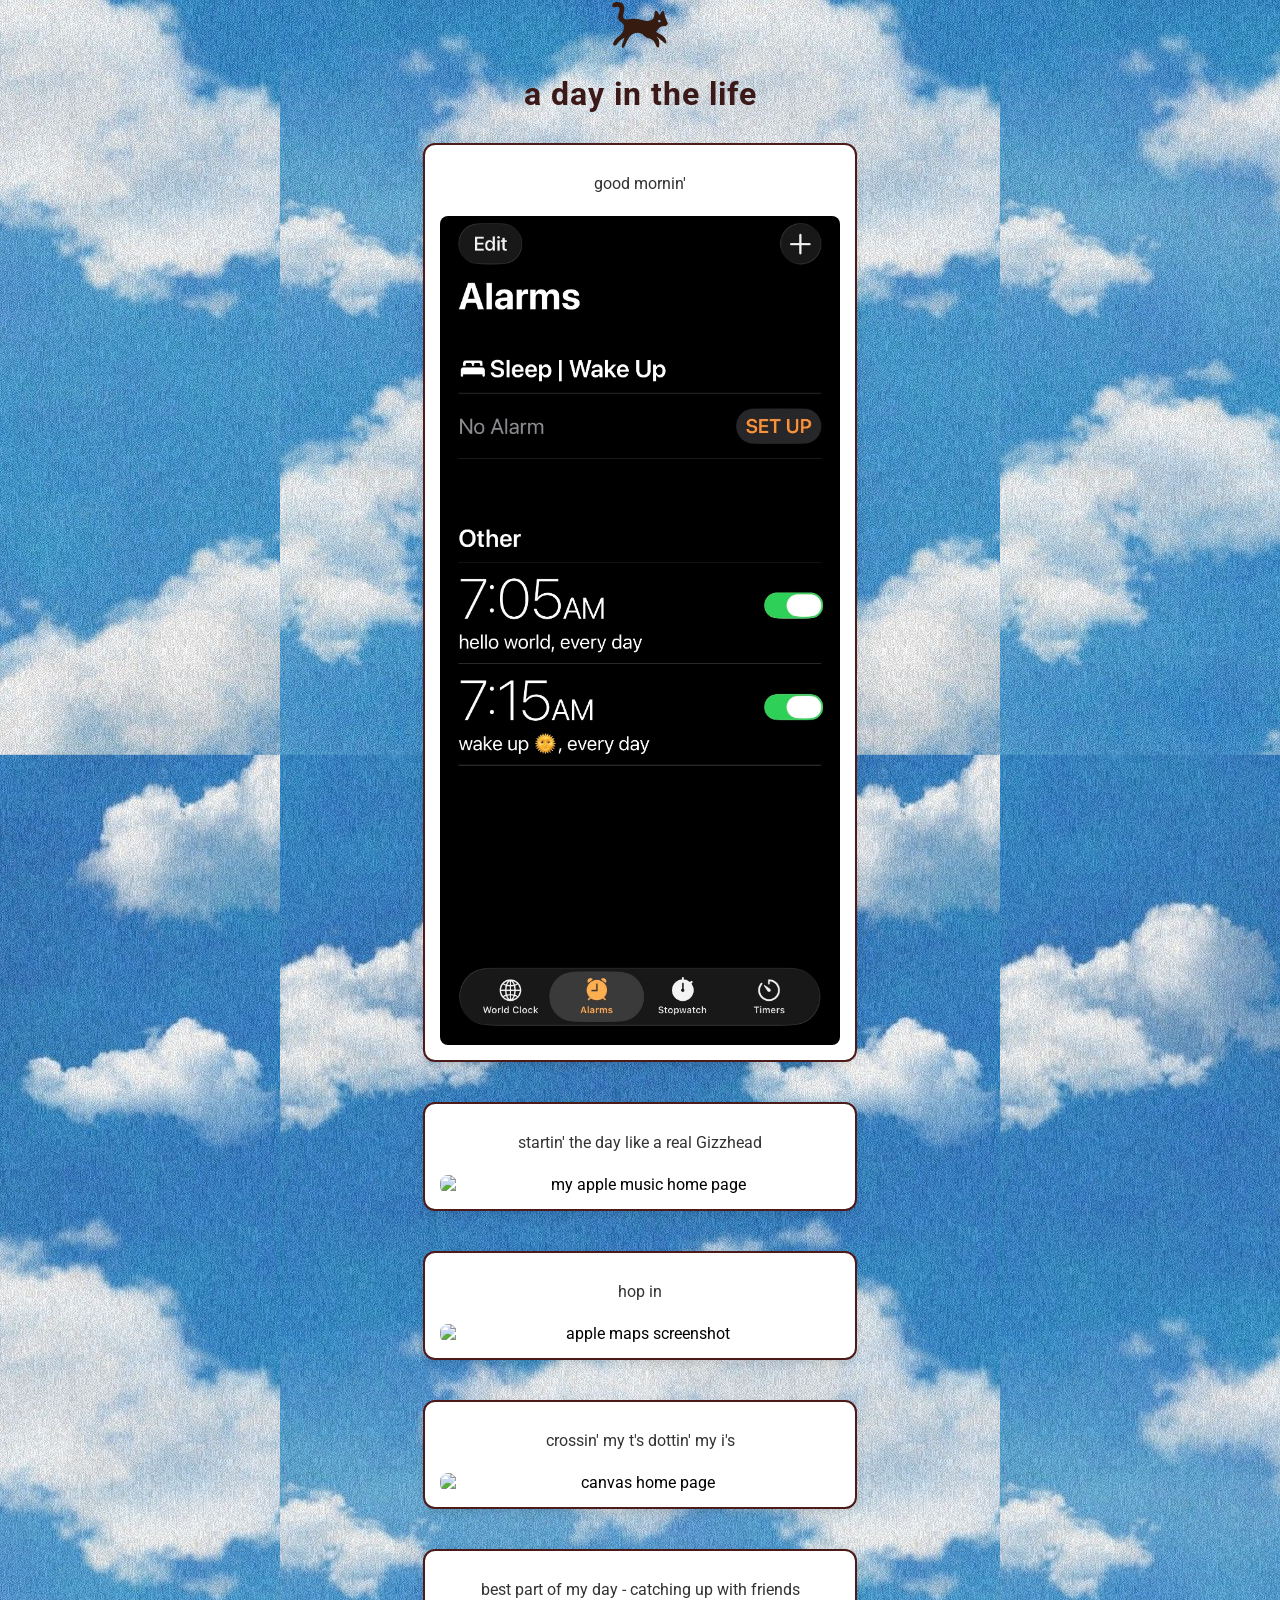
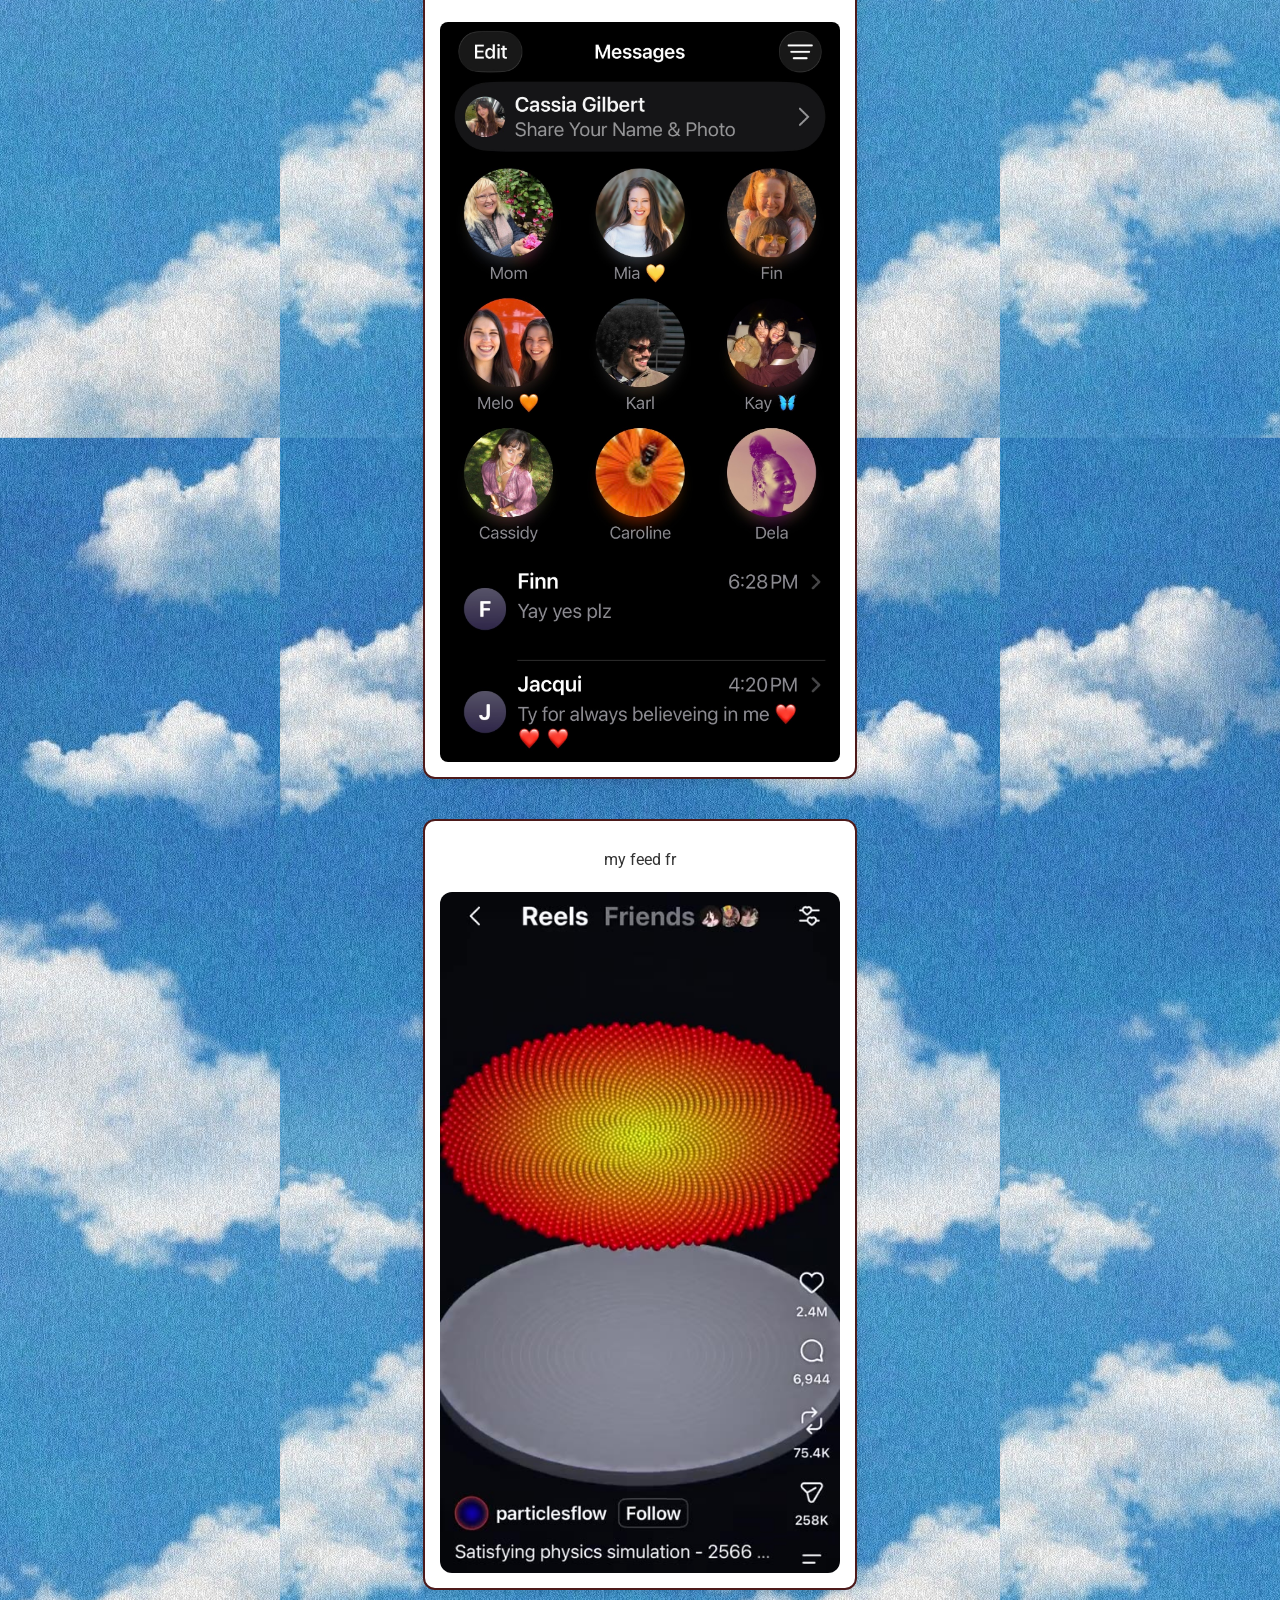
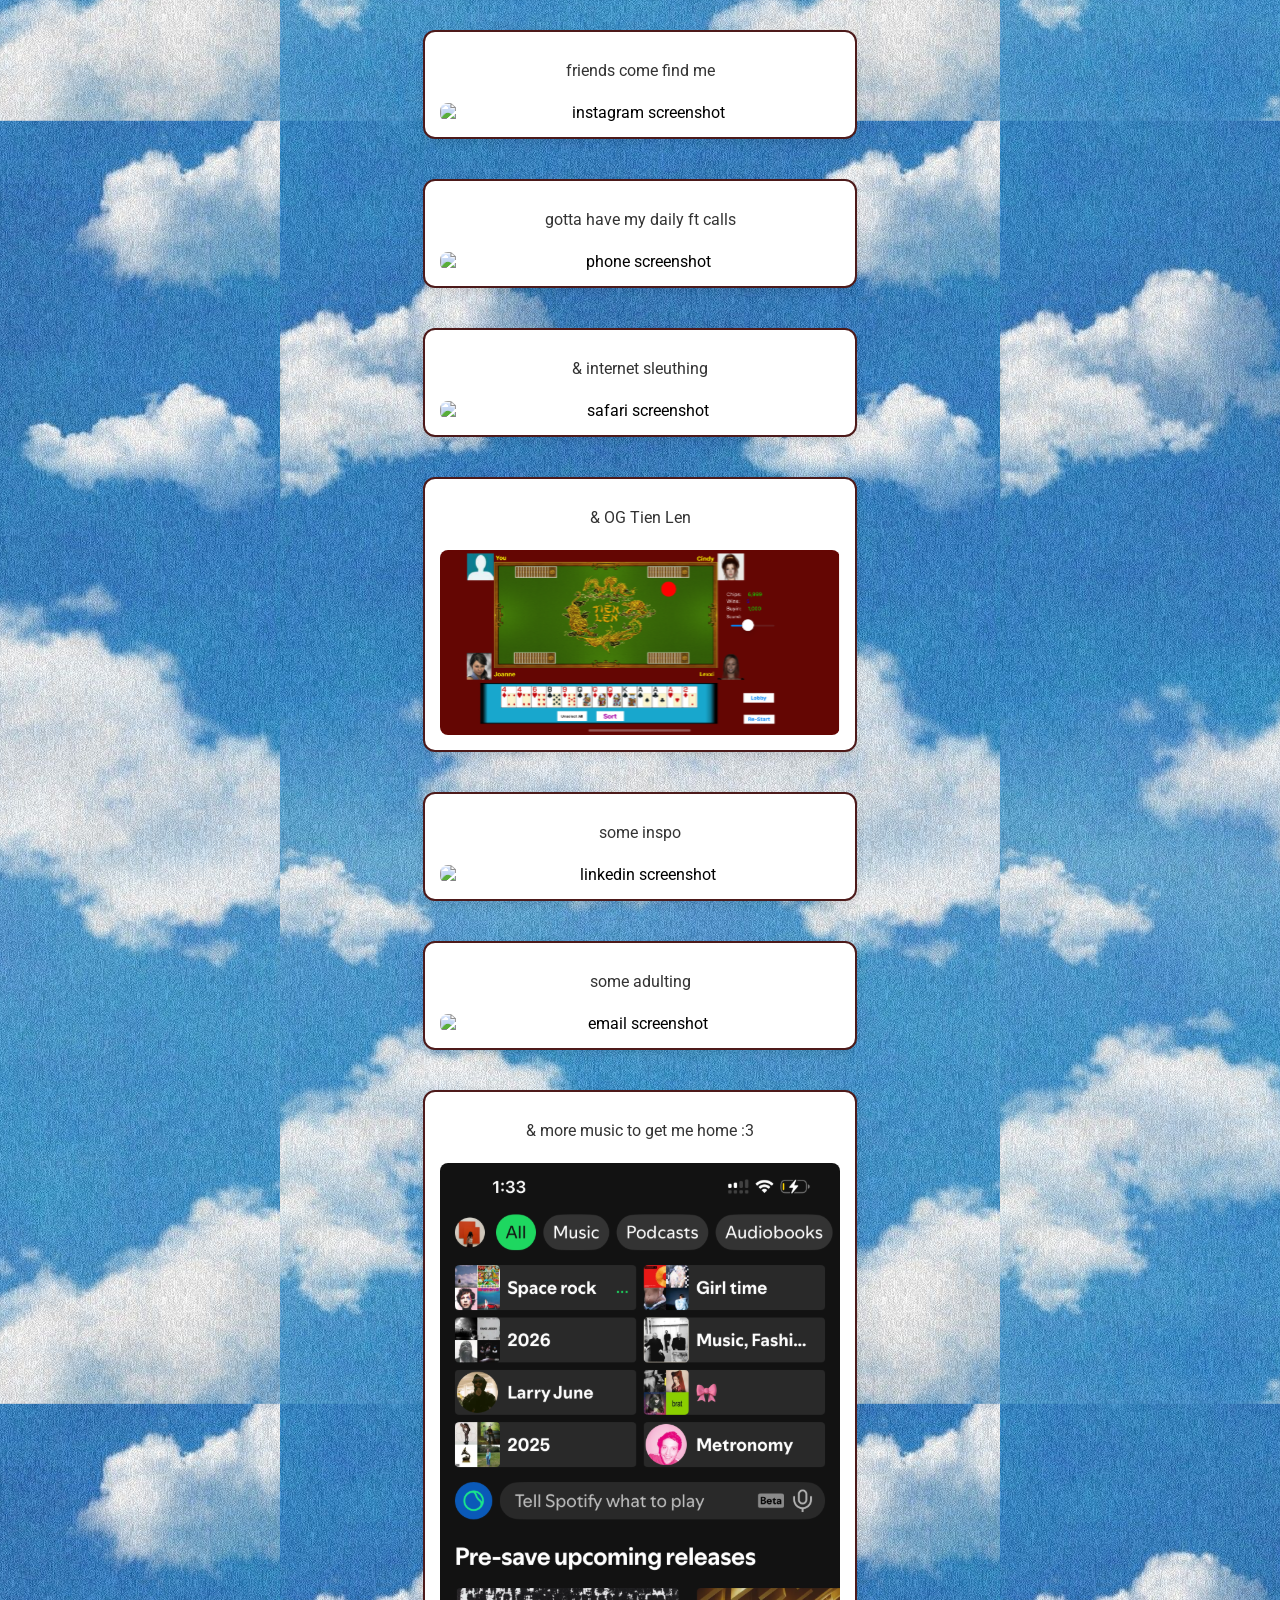
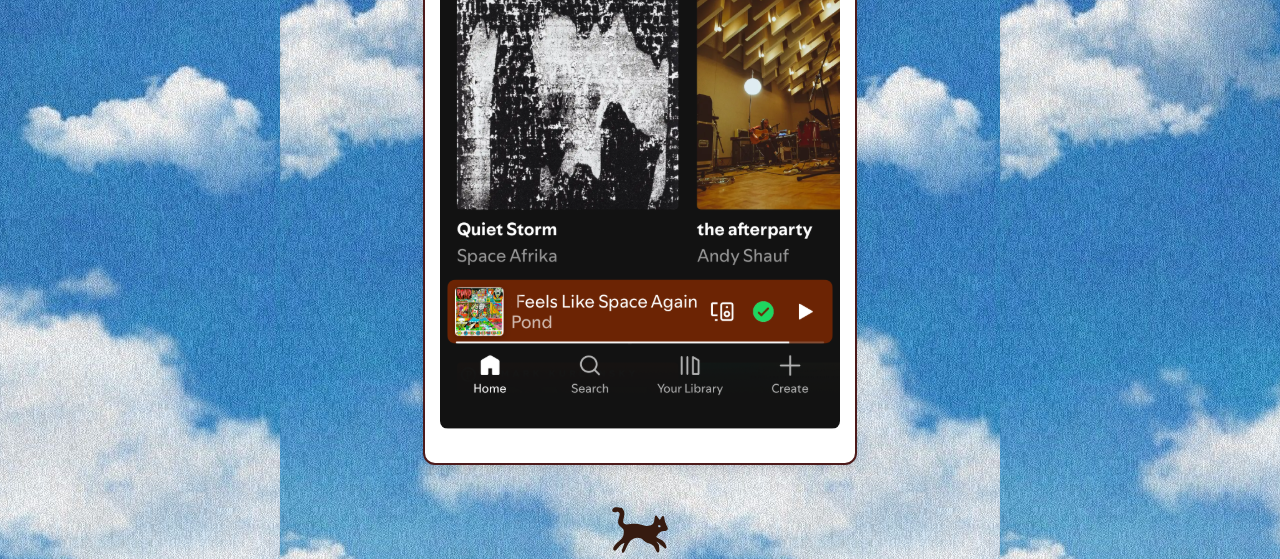
==== feed.html @ 4de1797c "1st commit Copy and pasted my offline website into 1st Github repository" ====
<!DOCTYPE html>
<html lang="en">
  <head>
    <meta charset="UTF-8">
    <link rel="stylesheet" href="css/style.css">
    <link rel="preconnect" href="https://fonts.googleapis.com">
    <link rel="preconnect" href="https://fonts.gstatic.com" crossorigin>
    <link href="https://fonts.googleapis.com/css2?family=Roboto:ital,wght@0,100..900;1,100..900&display=swap" rel="stylesheet">
    <title>feed me</title>
  </head>
<body>

<header>
  <a href="index.html">
    <img src="img/cat-logo.svg" alt="Go to home page" width="60" class="logo">
</a>

  <h1>a day in the life</h1>
</header>

<main>
<figure>
      <figcaption>good mornin'</figcaption><br>
  <img src="img/alarm.jpg" alt="my daily alarms" width="400">
</figure>

<figure>
      <figcaption>startin' the day like a real Gizzhead</figcaption><br>
  <img src="img/apple-music.png" alt="my apple music home page" width="400">
</figure>

<figure>
      <figcaption>hop in</figcaption><br>
  <img src="img/maps.png" alt="apple maps screenshot" width="400">
</figure>

<figure>
    <figcaption>crossin' my t's dottin' my i's</figcaption><br>
  <img src="img/canvas.png" alt="canvas home page" width="400">
</figure>

<figure>
    <figcaption>best part of my day - catching up with friends</figcaption><br>
  <img src="img/text.jpg" alt="texts screenshot" width="400">
</figure>

<figure>
      <figcaption>my feed fr</figcaption><br>
  <video
  width="480"
  height="818"
  autoplay
  muted
  loop
  playsinline
  poster="img/demo-video-poster.jpg"
  style="max-width: 100%; height: auto; border-radius: 12px;">
  <source src="img/demo-video.mp4" type="video/mp4">
  Your browser doesn't support embedded video.
</video>
</figure>
  
<figure>
    <figcaption>friends come find me</figcaption><br>
  <img src="img/instagram.png" alt="instagram screenshot" width="400">
</figure>

<figure>
    <figcaption>gotta have my daily ft calls</figcaption><br>
  <img src="img/phone.png" alt="phone screenshot" width="400">
</figure>

<figure>
        <figcaption>& internet sleuthing</figcaption><br>
  <img src="img/safari.png" alt="safari screenshot" width="400">
</figure>

<figure>
        <figcaption>& OG Tien Len</figcaption><br>
  <img src="img/13.png" alt="13 screenshot" width="400">
</figure>

<figure>
        <figcaption>some inspo</figcaption><br>
  <img src="img/linkedin.png" alt="linkedin screenshot" width="400">
</figure>

<figure>
        <figcaption>some adulting</figcaption><br>
  <img src="img/email.png" alt="email screenshot" width="400">
</figure>

<figure>
        <figcaption>& more music to get me home :3</figcaption><br>
  <img src="img/spotify.png" alt="spotify screenshot" width="400"><br>
</figure>

</main>

<footer>
       <a href="index.html">
    <img src="img/cat-logo.svg" alt="Go to home page" width="60" class="logo">
</a>
</footer>

</body>
</html>
---- css/style.css ----
body {
    background-color: #c2cbfc;
    background-image: url("../img/background-nature.jpg");
    background-size: auto;
    background-position: center;
    min-height: 100vh;
    font-family: "Roboto", sans-serif;
    display: flex;
    flex-direction: column;
    align-items: center;
    text-align: center;
    width: 50%;
    margin: auto 25% auto 25%;
}

.logo {
  transition: transform 0.2s ease;
}

.logo:hover {
  animation: wiggle 0.4s ease-in-out infinite;
}

@keyframes wiggle {
  0%, 100% { transform: rotate(0deg); }
  25%      { transform: rotate(-8deg); }
  75%      { transform: rotate(8deg); }
}

figure {
  background-color: #ffffff;
  border: 2px solid #4d1a1a;
  border-radius: 12px;
  padding: 15px;
  margin: 0 auto 40px auto;
  width: 400px;
  box-shadow: 0 4px 10px rgba(0, 0, 0, 0.1);
}

figure img,
figure video {
  border-radius: 8px;
  width: 100%;
  height: auto;
  display: block;
}

figcaption {
  margin-top: 10px;
  padding: 4px 8px;
  font-size: 1rem;
  color: #333;
}

h1 {
  color: #3c1919;
  letter-spacing: 1px;
  margin-bottom: 30px;
}
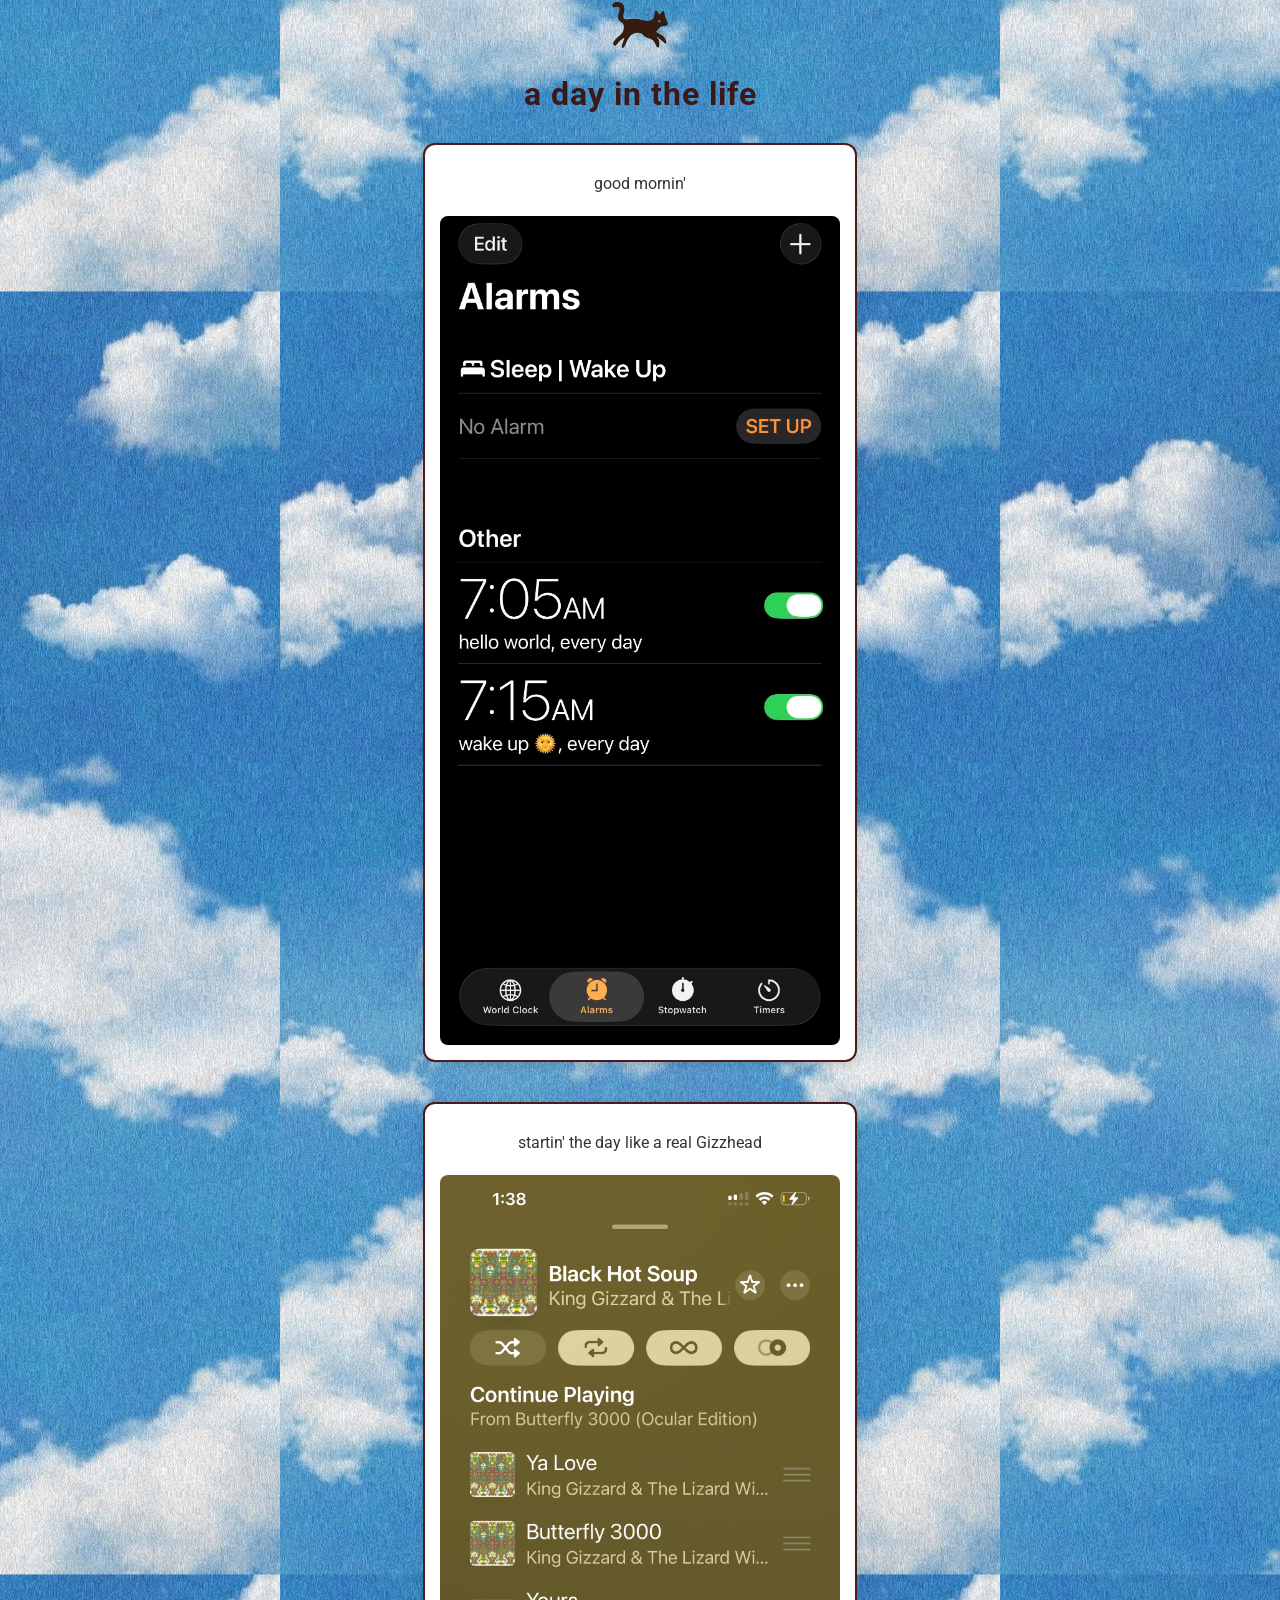
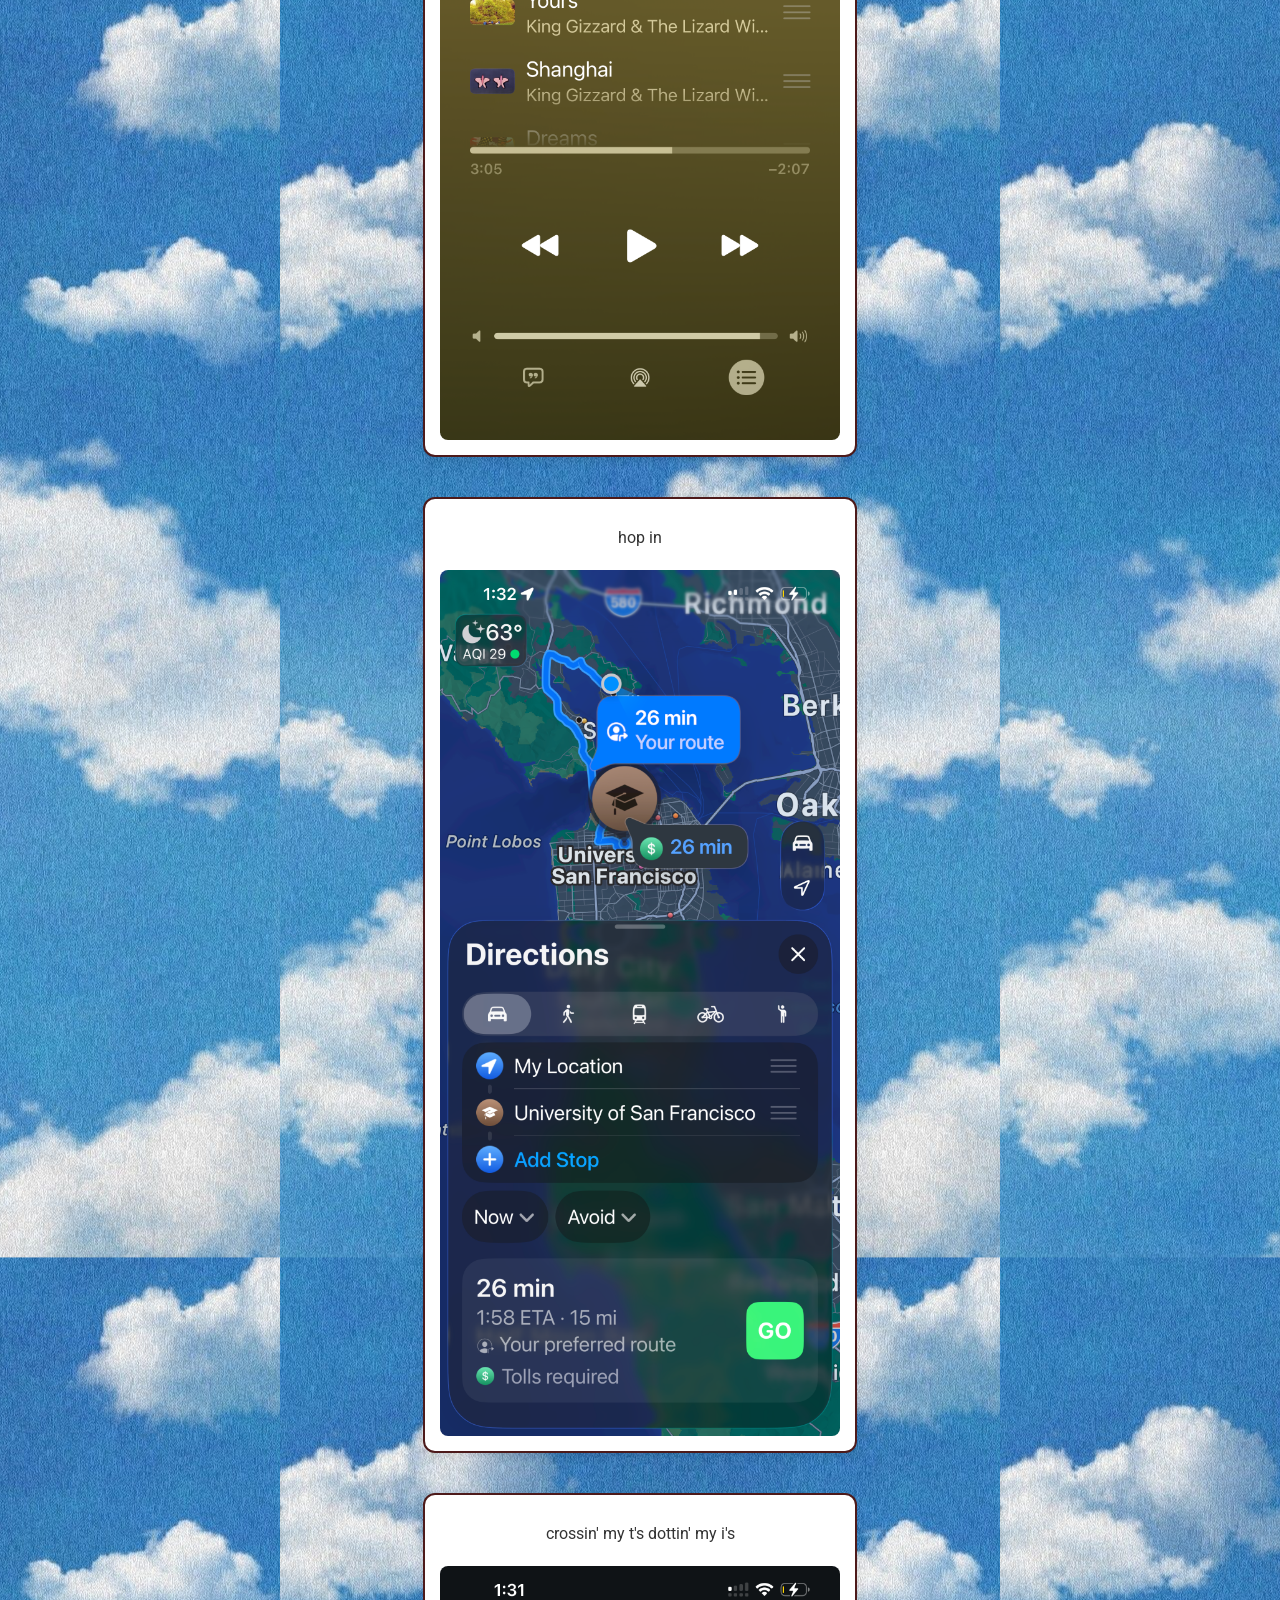
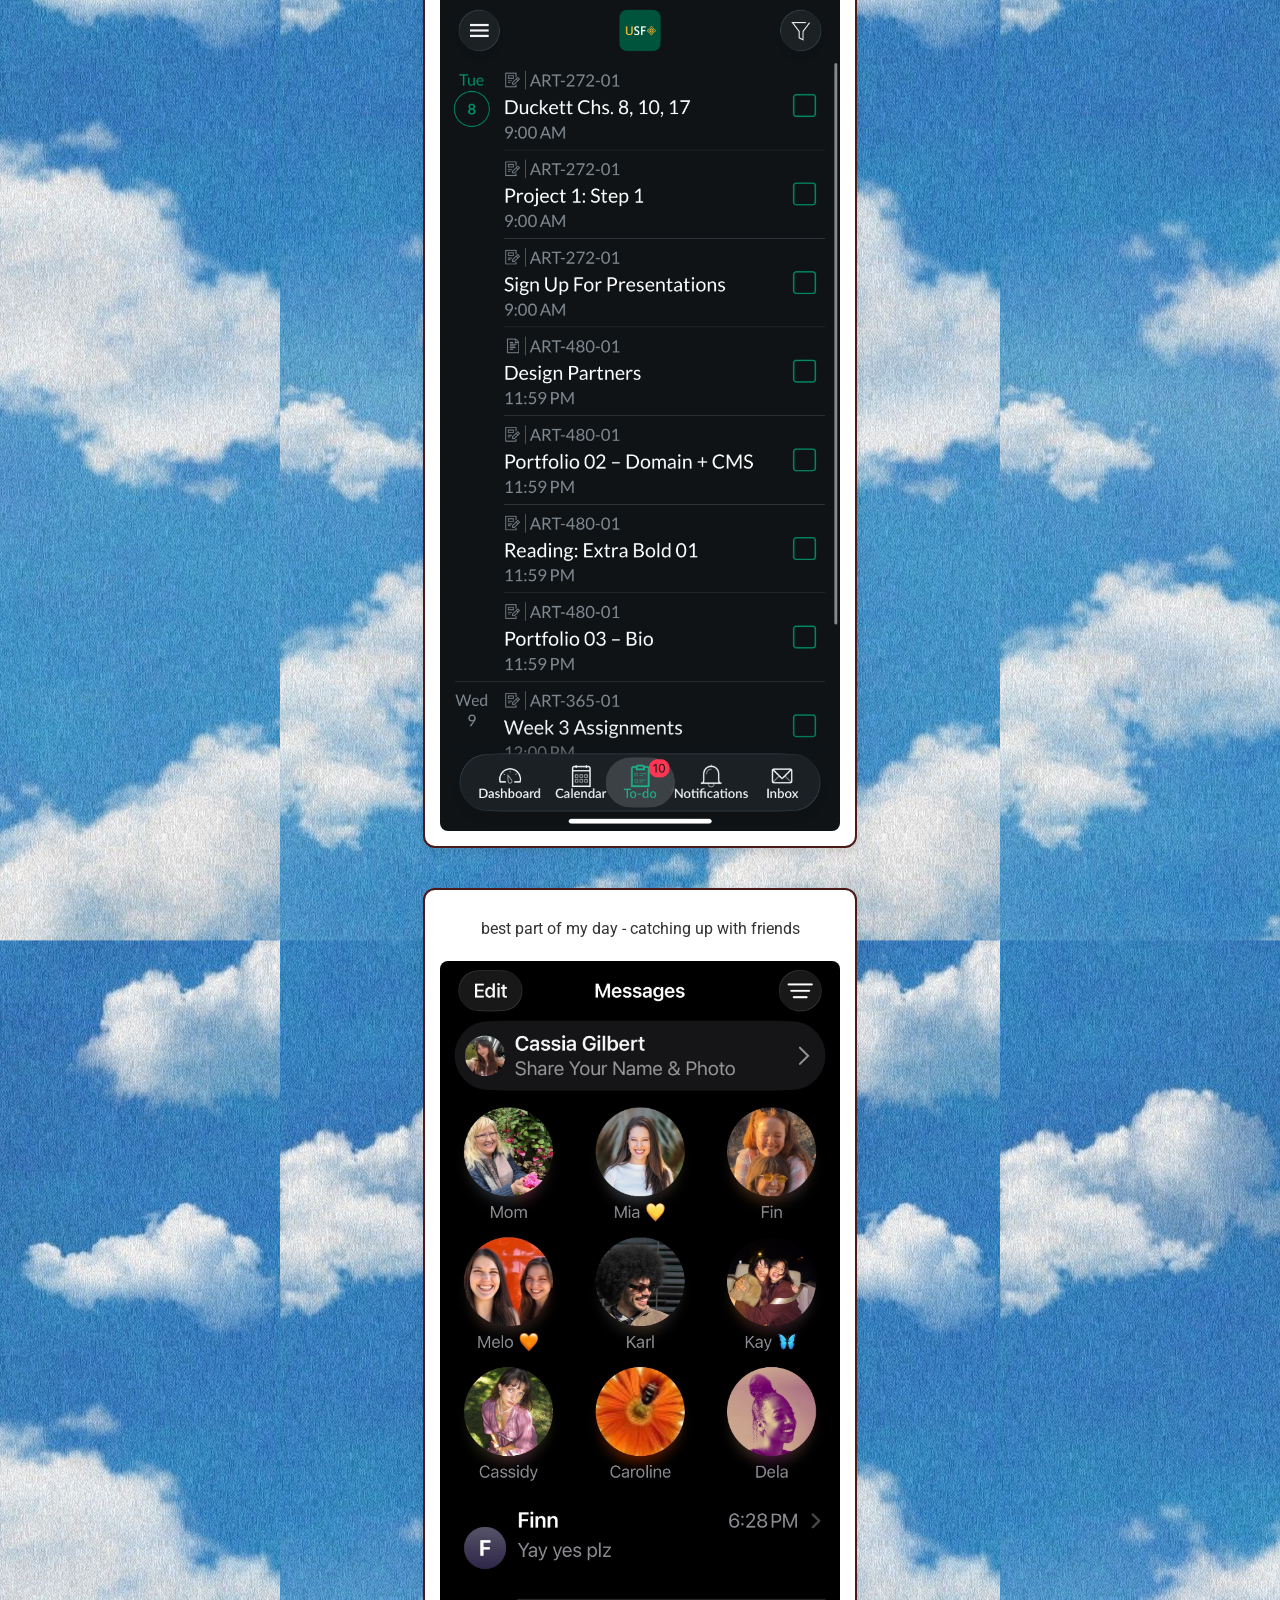
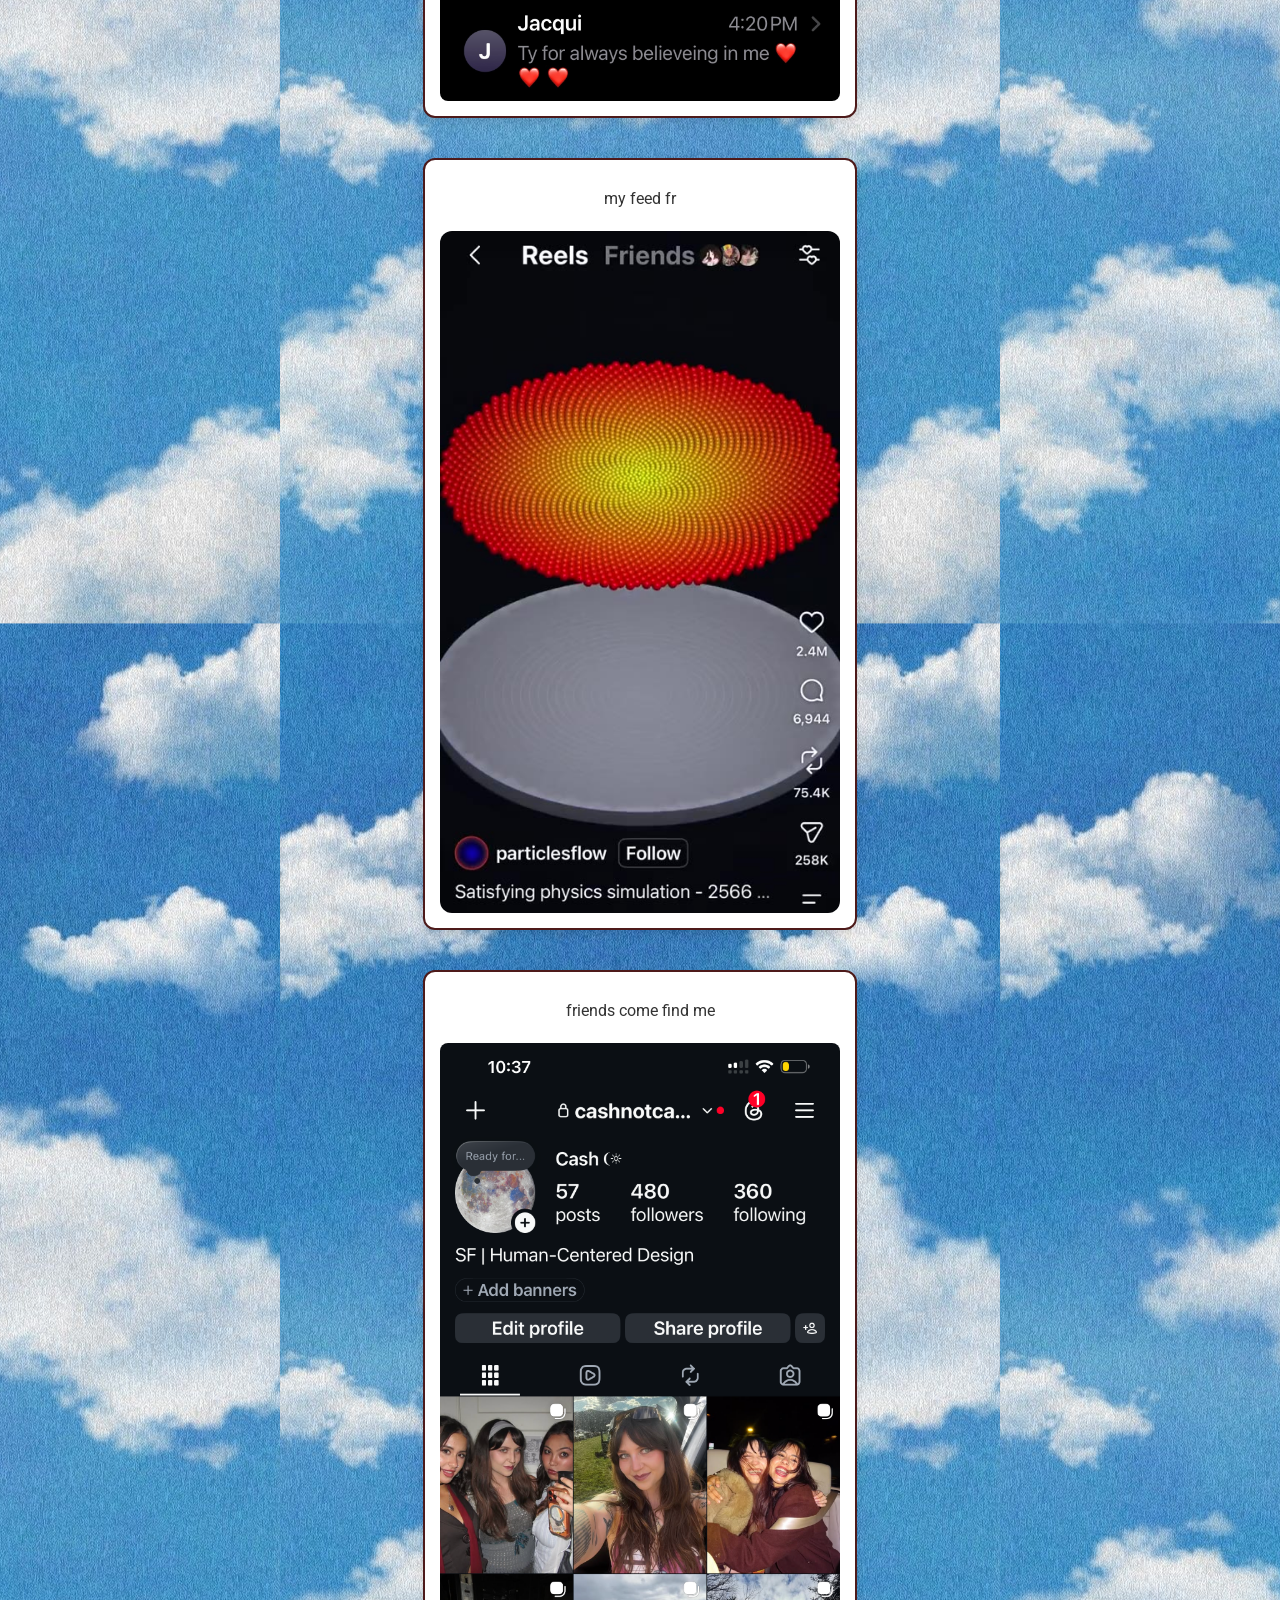
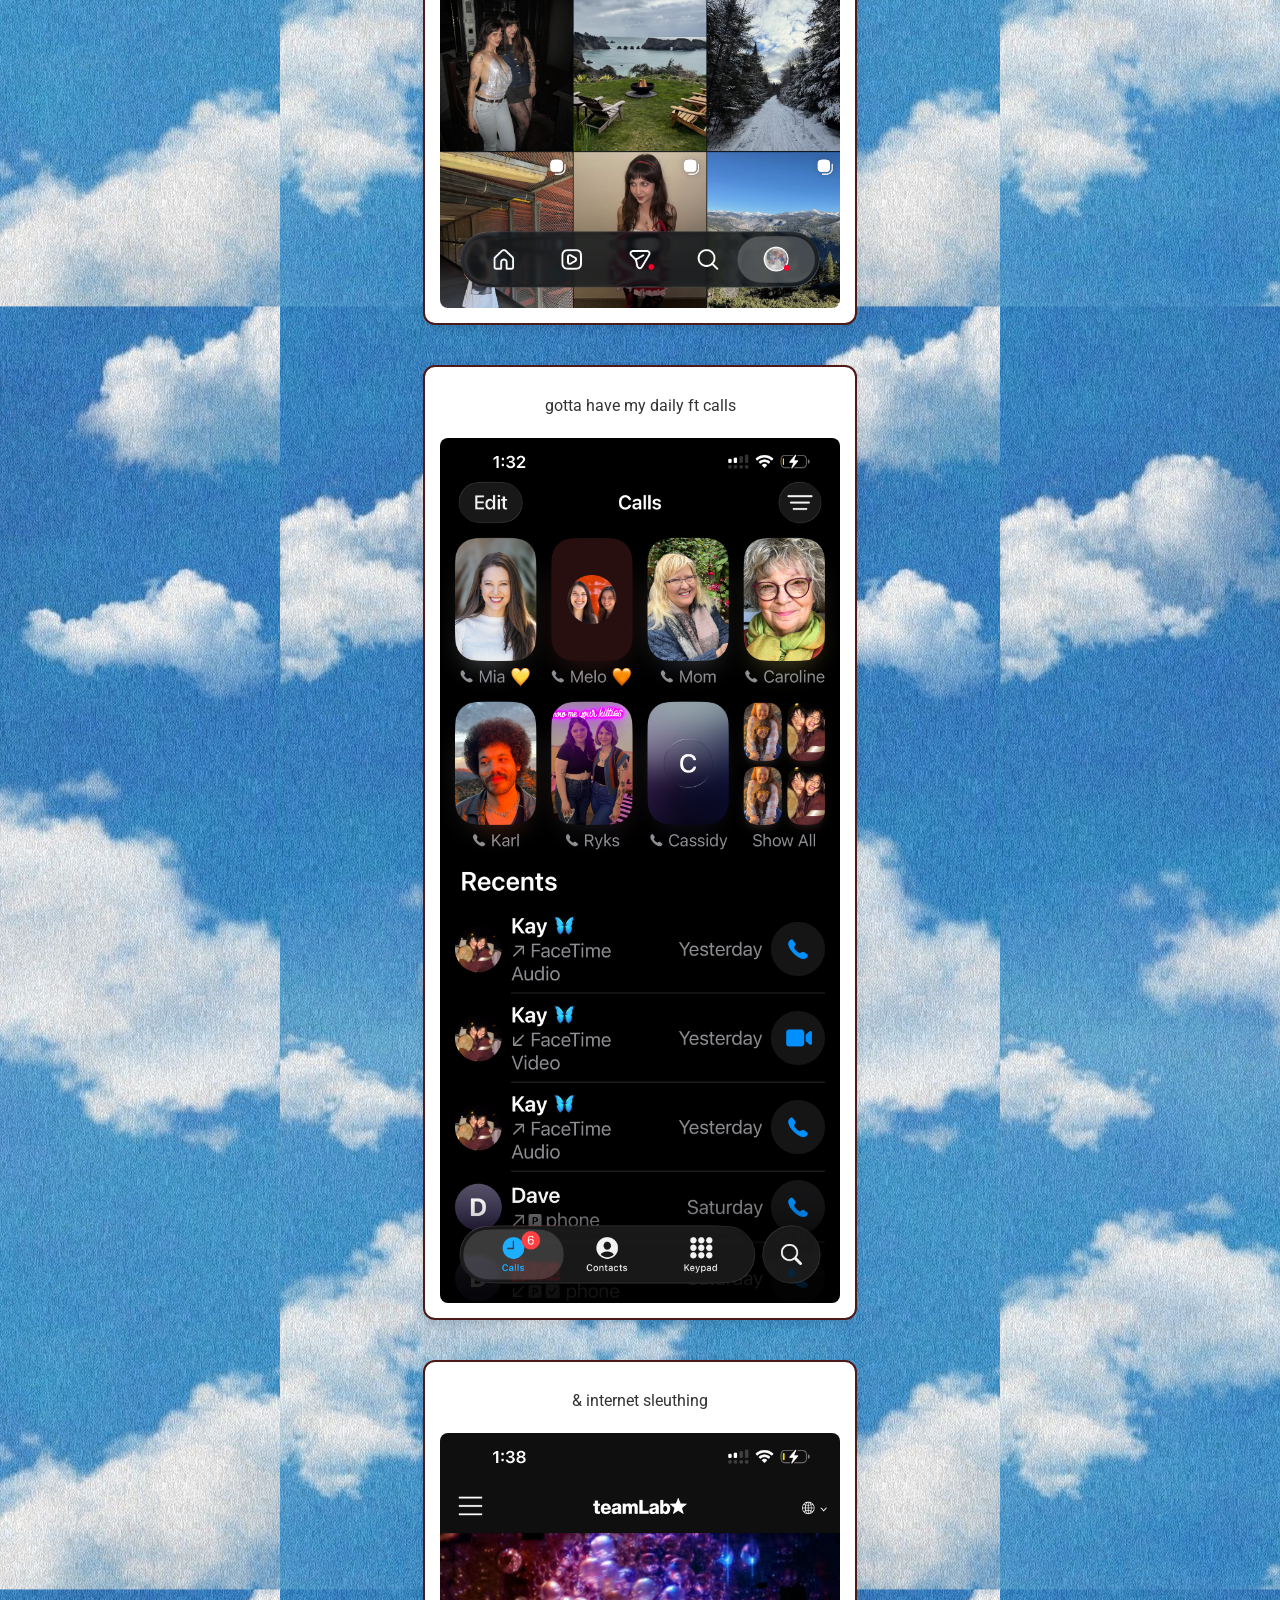
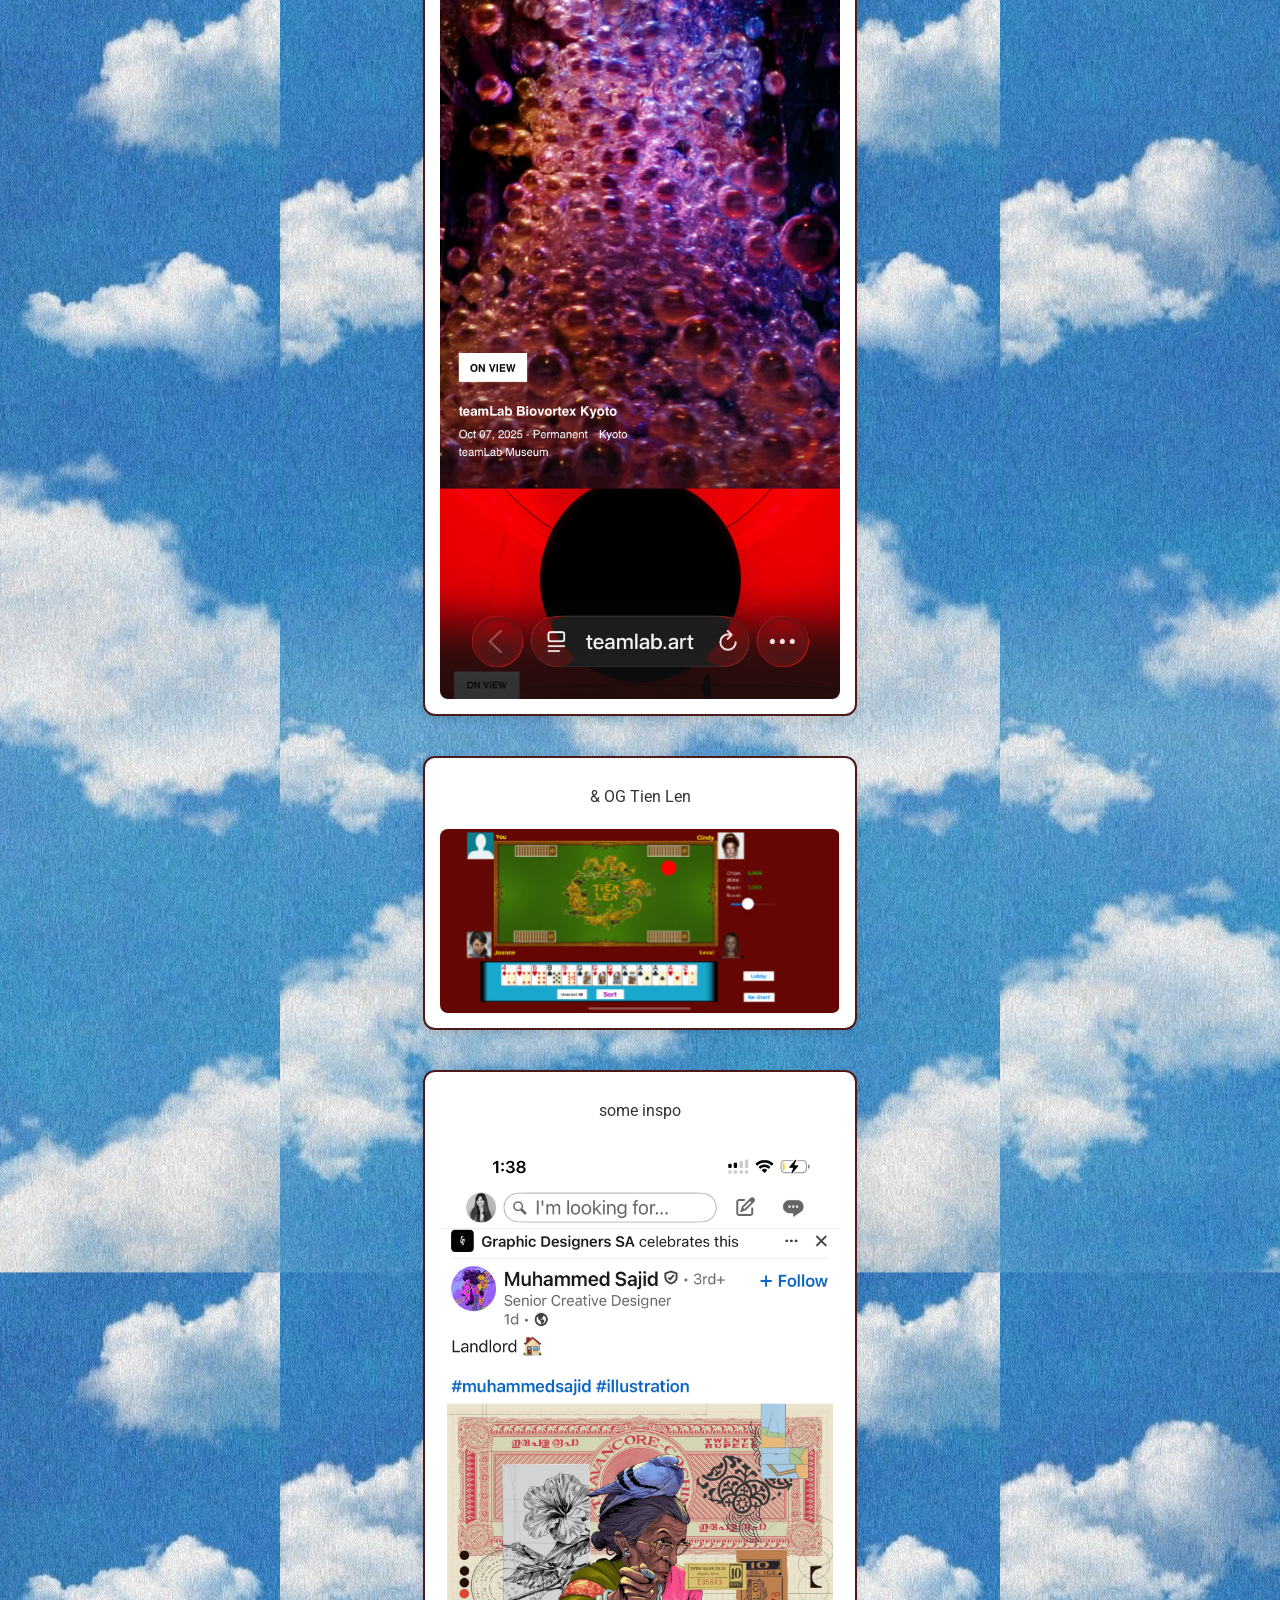
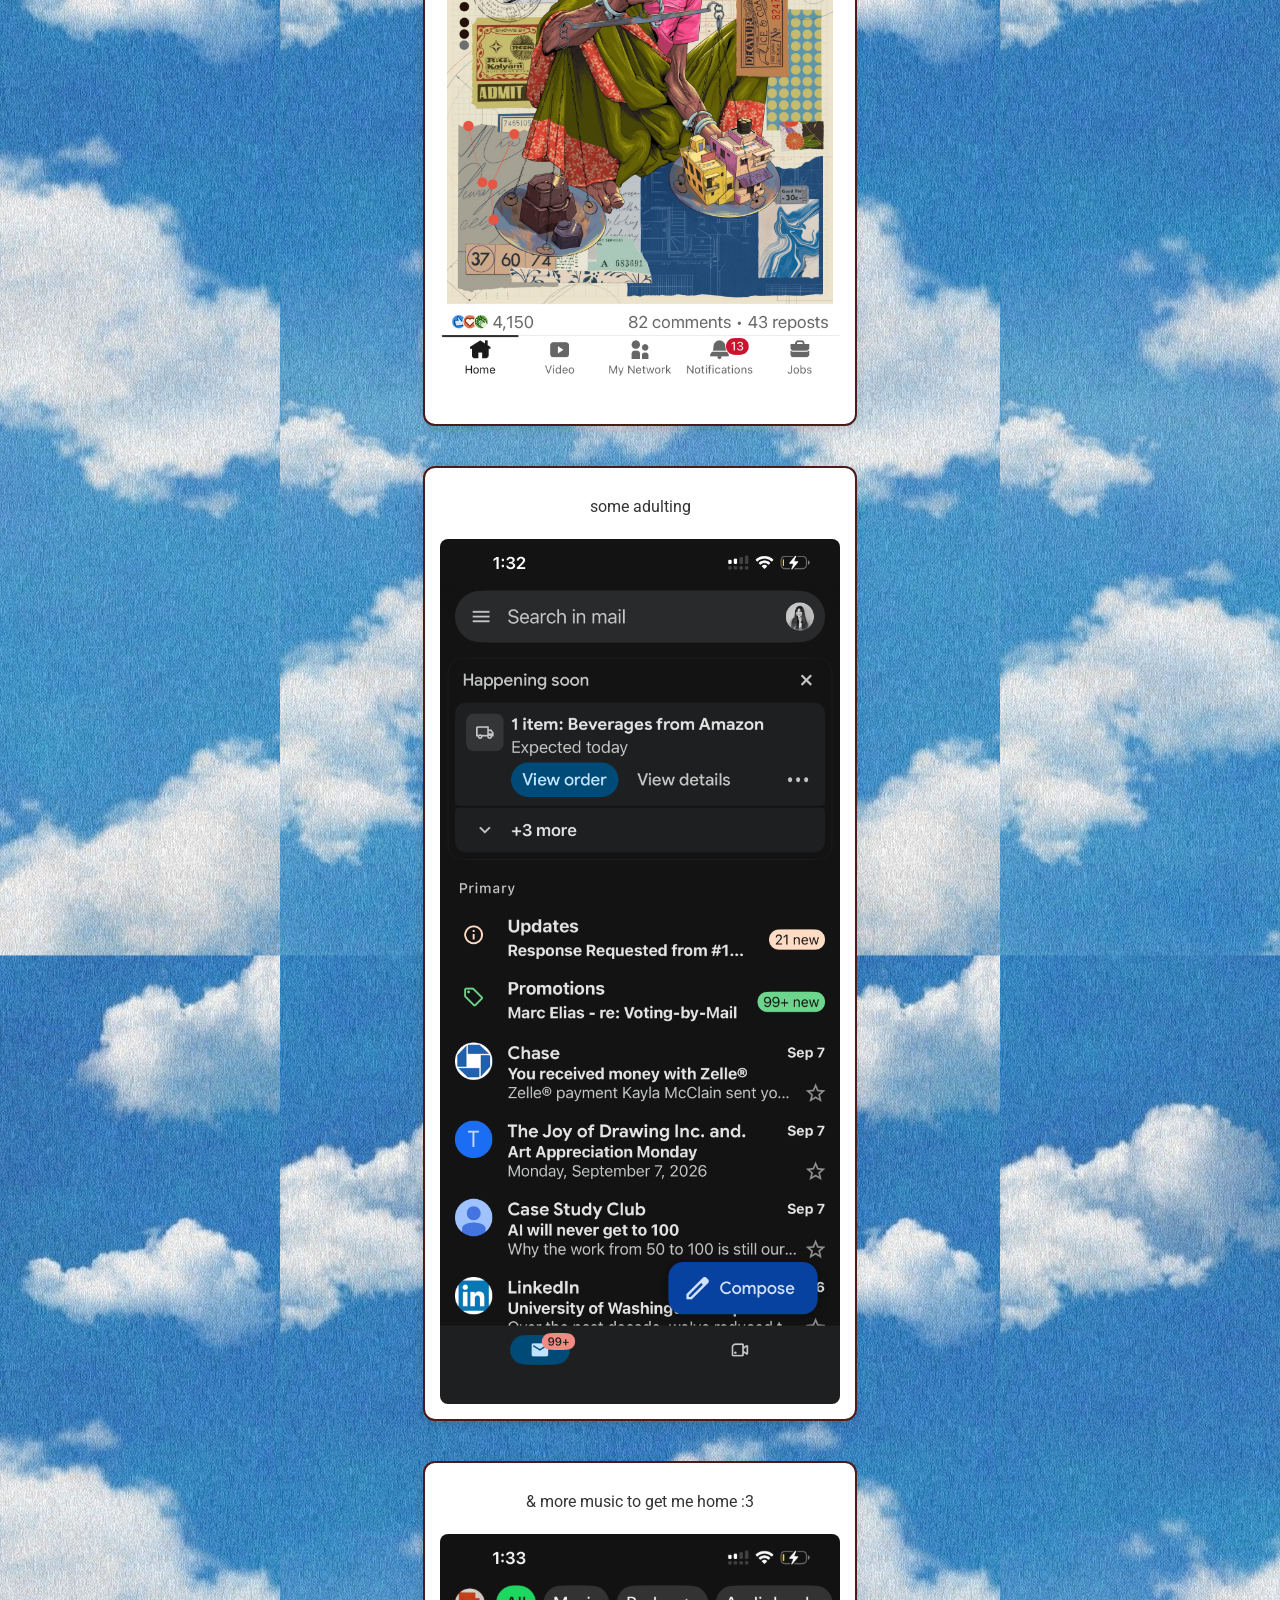
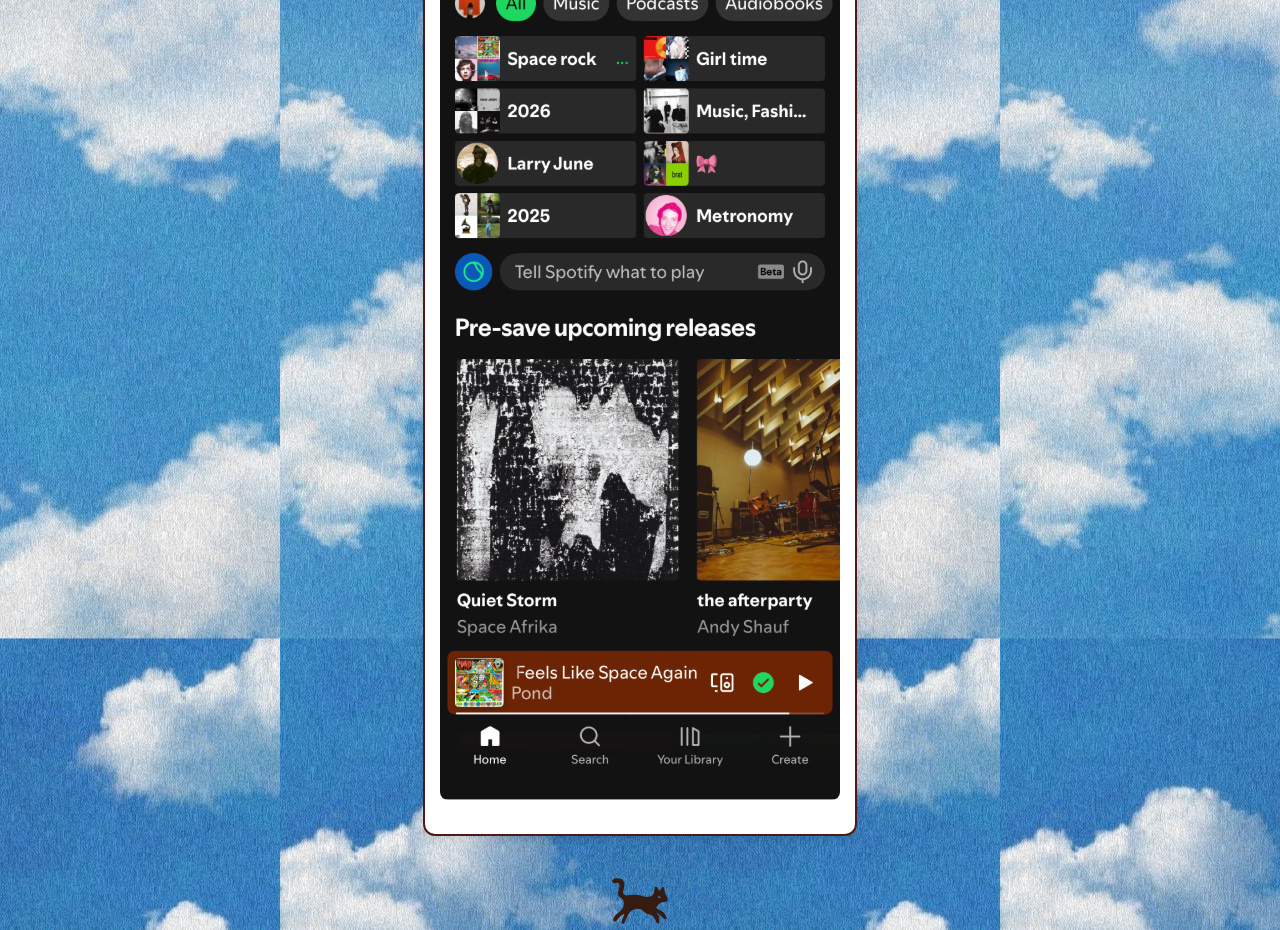
==== commit cc6489d7: "Image case sensitivity fix Fixed broken images" ====
--- a/feed.html
+++ b/feed.html
@@ -26,17 +26,17 @@
 
 <figure>
       <figcaption>startin' the day like a real Gizzhead</figcaption><br>
-  <img src="img/apple-music.png" alt="my apple music home page" width="400">
+  <img src="img/apple-music.PNG" alt="my apple music home page" width="400">
 </figure>
 
 <figure>
       <figcaption>hop in</figcaption><br>
-  <img src="img/maps.png" alt="apple maps screenshot" width="400">
+  <img src="img/maps.PNG" alt="apple maps screenshot" width="400">
 </figure>
 
 <figure>
     <figcaption>crossin' my t's dottin' my i's</figcaption><br>
-  <img src="img/canvas.png" alt="canvas home page" width="400">
+  <img src="img/canvas.PNG" alt="canvas home page" width="400">
 </figure>
 
 <figure>
@@ -62,17 +62,17 @@
   
 <figure>
     <figcaption>friends come find me</figcaption><br>
-  <img src="img/instagram.png" alt="instagram screenshot" width="400">
+  <img src="img/instagram.PNG" alt="instagram screenshot" width="400">
 </figure>
 
 <figure>
     <figcaption>gotta have my daily ft calls</figcaption><br>
-  <img src="img/phone.png" alt="phone screenshot" width="400">
+  <img src="img/phone.PNG" alt="phone screenshot" width="400">
 </figure>
 
 <figure>
         <figcaption>& internet sleuthing</figcaption><br>
-  <img src="img/safari.png" alt="safari screenshot" width="400">
+  <img src="img/safari.PNG" alt="safari screenshot" width="400">
 </figure>
 
 <figure>
@@ -82,12 +82,12 @@
 
 <figure>
         <figcaption>some inspo</figcaption><br>
-  <img src="img/linkedin.png" alt="linkedin screenshot" width="400">
+  <img src="img/linkedin.PNG" alt="linkedin screenshot" width="400">
 </figure>
 
 <figure>
         <figcaption>some adulting</figcaption><br>
-  <img src="img/email.png" alt="email screenshot" width="400">
+  <img src="img/email.PNG" alt="email screenshot" width="400">
 </figure>
 
 <figure>
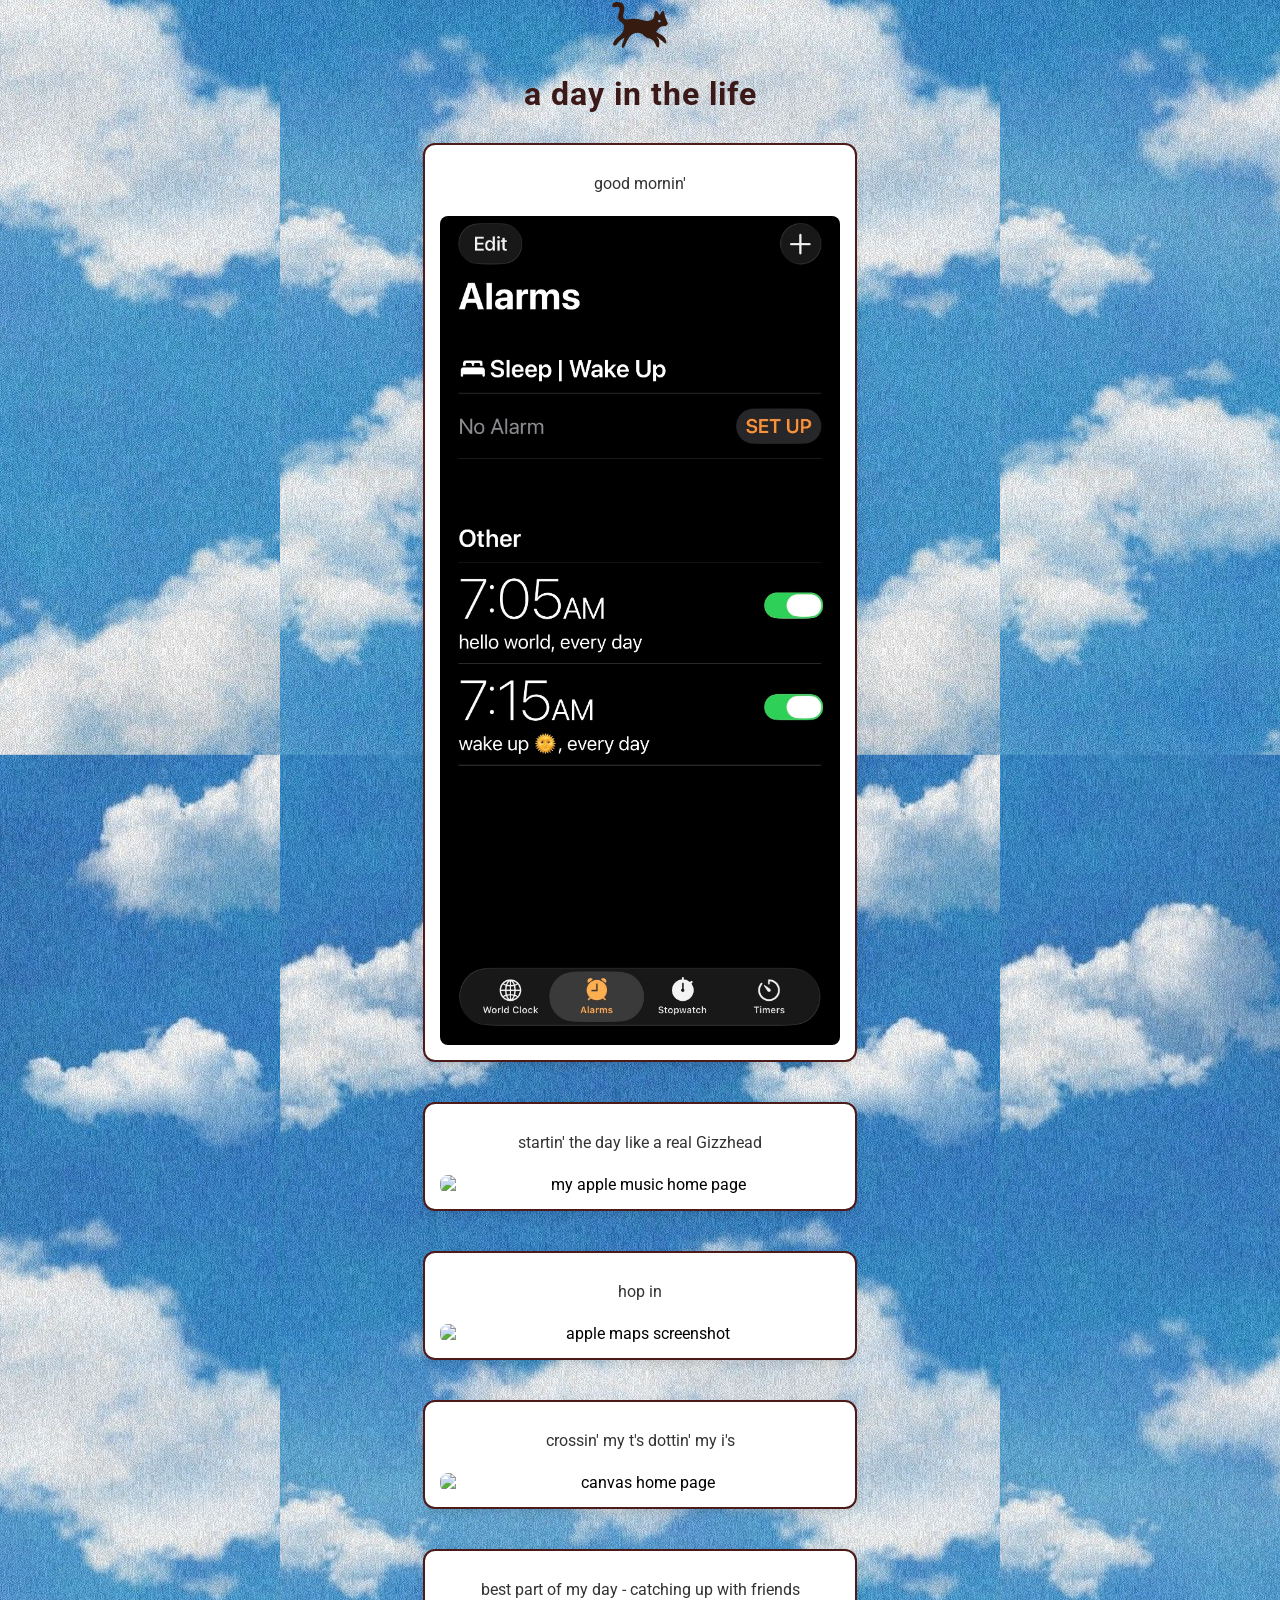
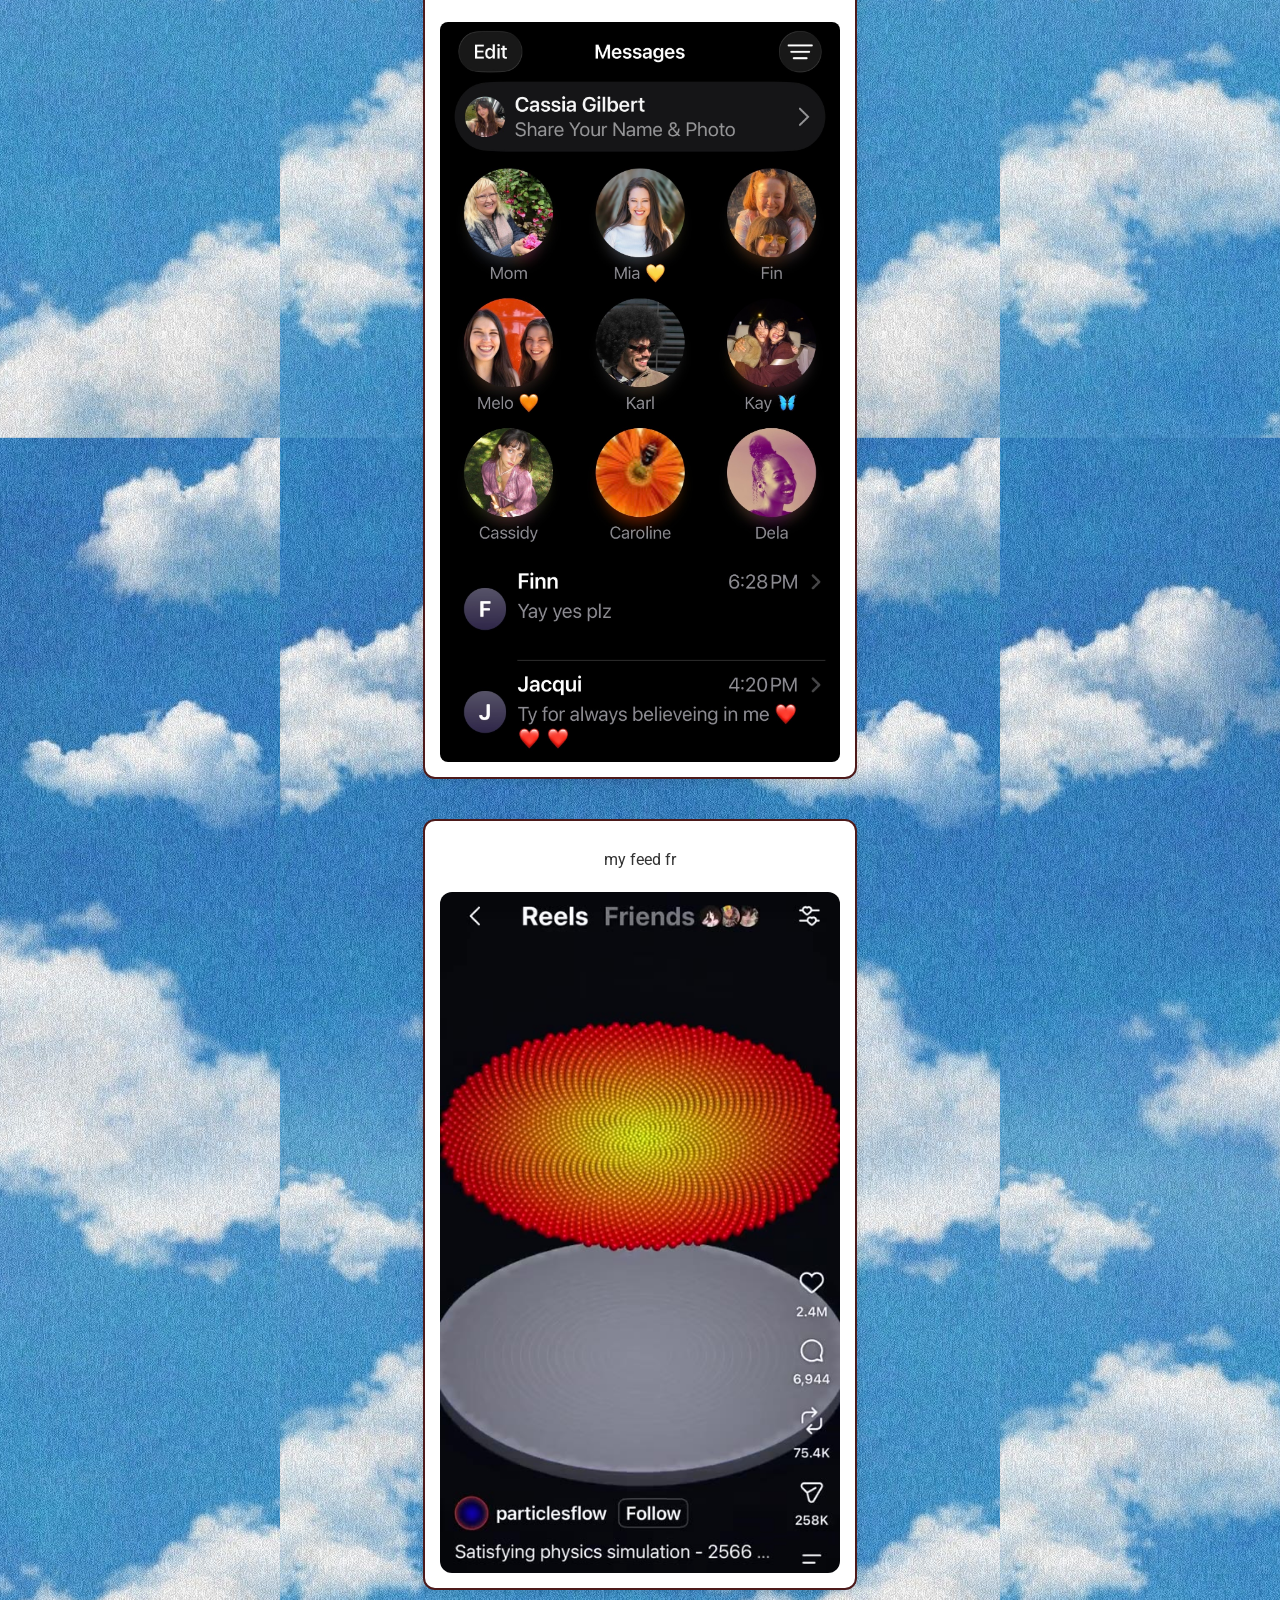
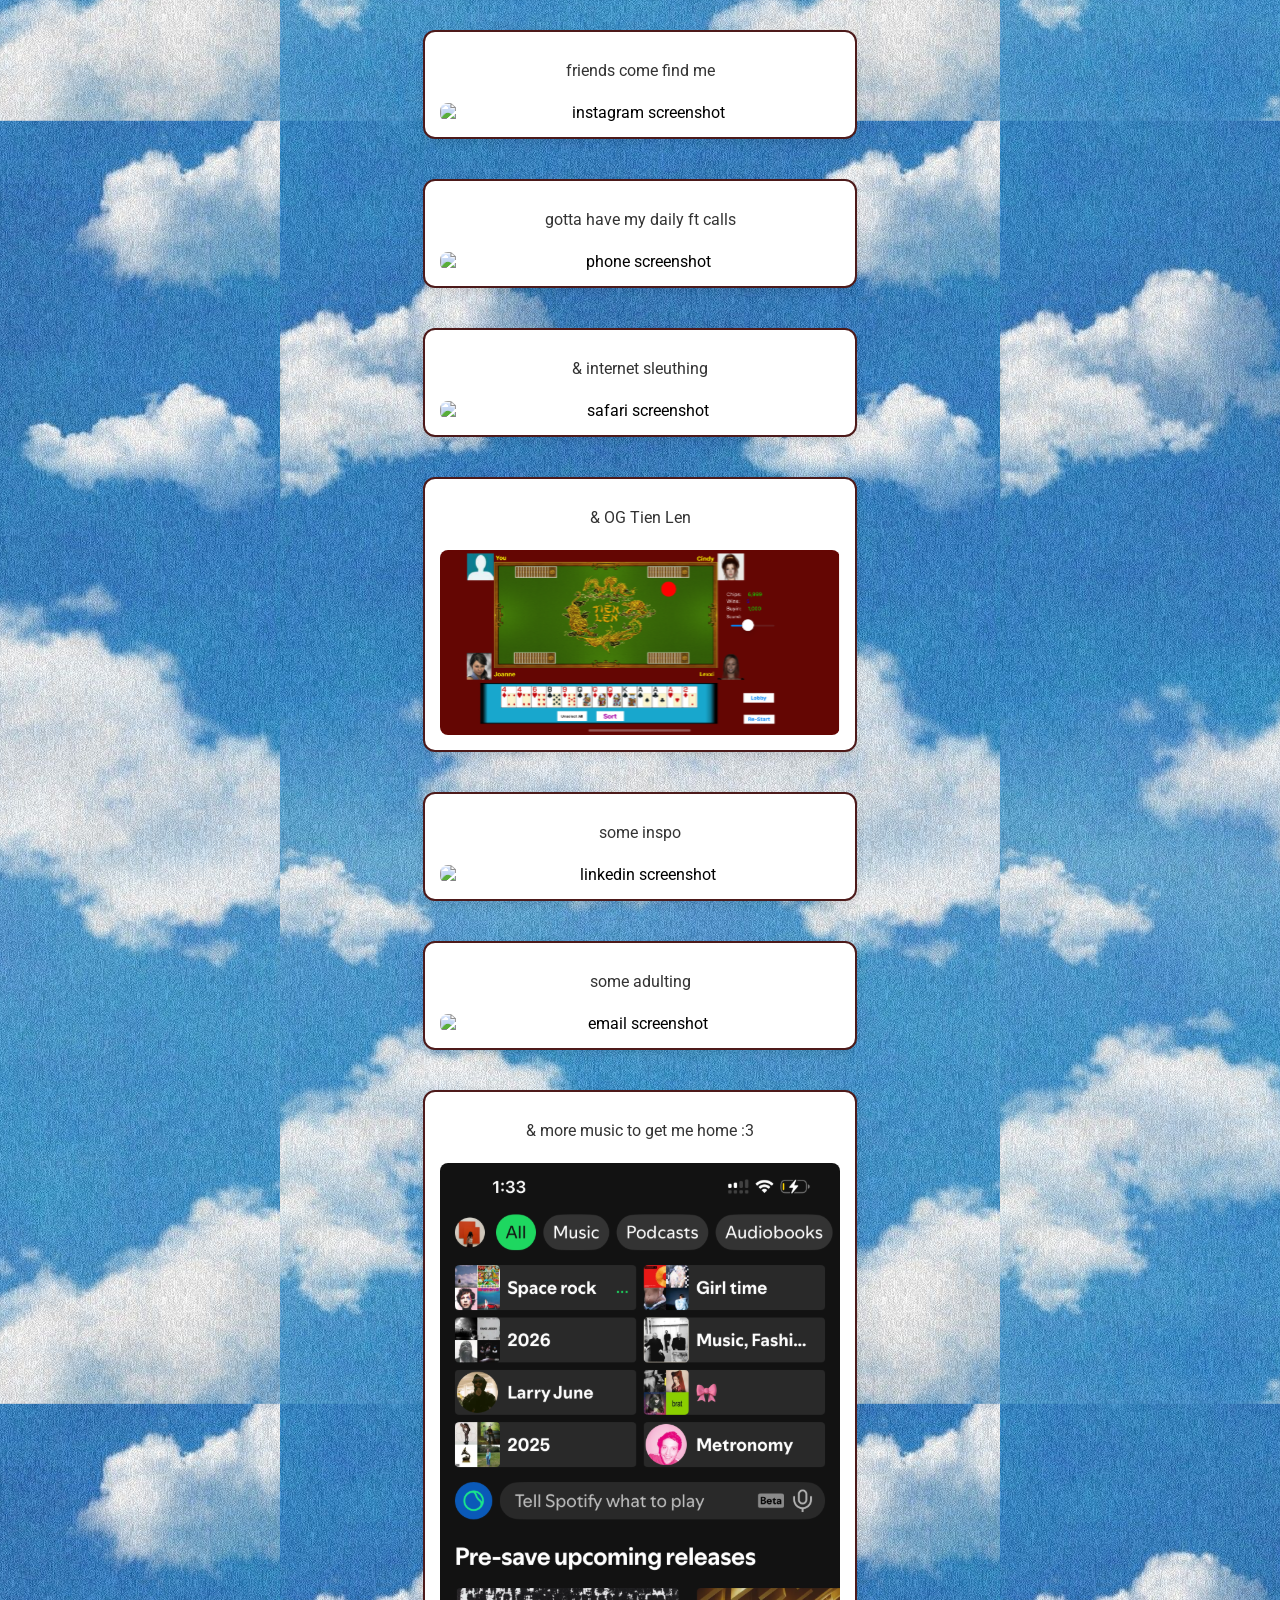
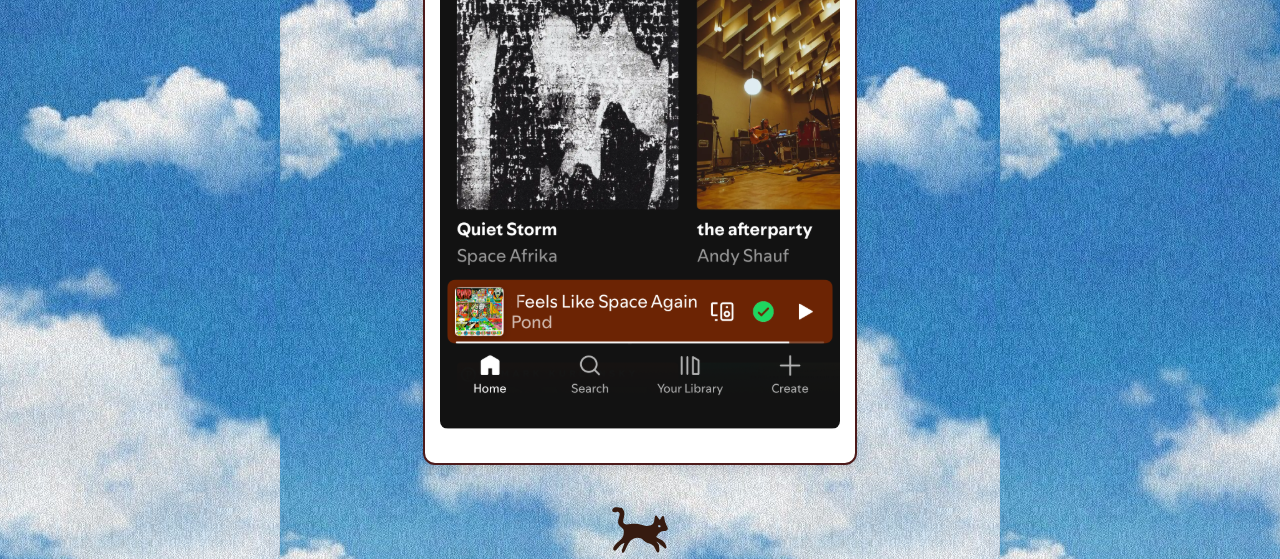
==== commit a75c6068: "Image fix take two Trying to fix broken images" ====
--- a/feed.html
+++ b/feed.html
@@ -26,17 +26,17 @@
 
 <figure>
       <figcaption>startin' the day like a real Gizzhead</figcaption><br>
-  <img src="img/apple-music.PNG" alt="my apple music home page" width="400">
+  <img src="img/apple-music.png" alt="my apple music home page" width="400">
 </figure>
 
 <figure>
       <figcaption>hop in</figcaption><br>
-  <img src="img/maps.PNG" alt="apple maps screenshot" width="400">
+  <img src="img/maps.png" alt="apple maps screenshot" width="400">
 </figure>
 
 <figure>
     <figcaption>crossin' my t's dottin' my i's</figcaption><br>
-  <img src="img/canvas.PNG" alt="canvas home page" width="400">
+  <img src="img/canvas.png" alt="canvas home page" width="400">
 </figure>
 
 <figure>
@@ -62,17 +62,17 @@
   
 <figure>
     <figcaption>friends come find me</figcaption><br>
-  <img src="img/instagram.PNG" alt="instagram screenshot" width="400">
+  <img src="img/instagram.png" alt="instagram screenshot" width="400">
 </figure>
 
 <figure>
     <figcaption>gotta have my daily ft calls</figcaption><br>
-  <img src="img/phone.PNG" alt="phone screenshot" width="400">
+  <img src="img/phone.png" alt="phone screenshot" width="400">
 </figure>
 
 <figure>
         <figcaption>& internet sleuthing</figcaption><br>
-  <img src="img/safari.PNG" alt="safari screenshot" width="400">
+  <img src="img/safari.png" alt="safari screenshot" width="400">
 </figure>
 
 <figure>
@@ -82,12 +82,12 @@
 
 <figure>
         <figcaption>some inspo</figcaption><br>
-  <img src="img/linkedin.PNG" alt="linkedin screenshot" width="400">
+  <img src="img/linkedin.png" alt="linkedin screenshot" width="400">
 </figure>
 
 <figure>
         <figcaption>some adulting</figcaption><br>
-  <img src="img/email.PNG" alt="email screenshot" width="400">
+  <img src="img/email.png" alt="email screenshot" width="400">
 </figure>
 
 <figure>
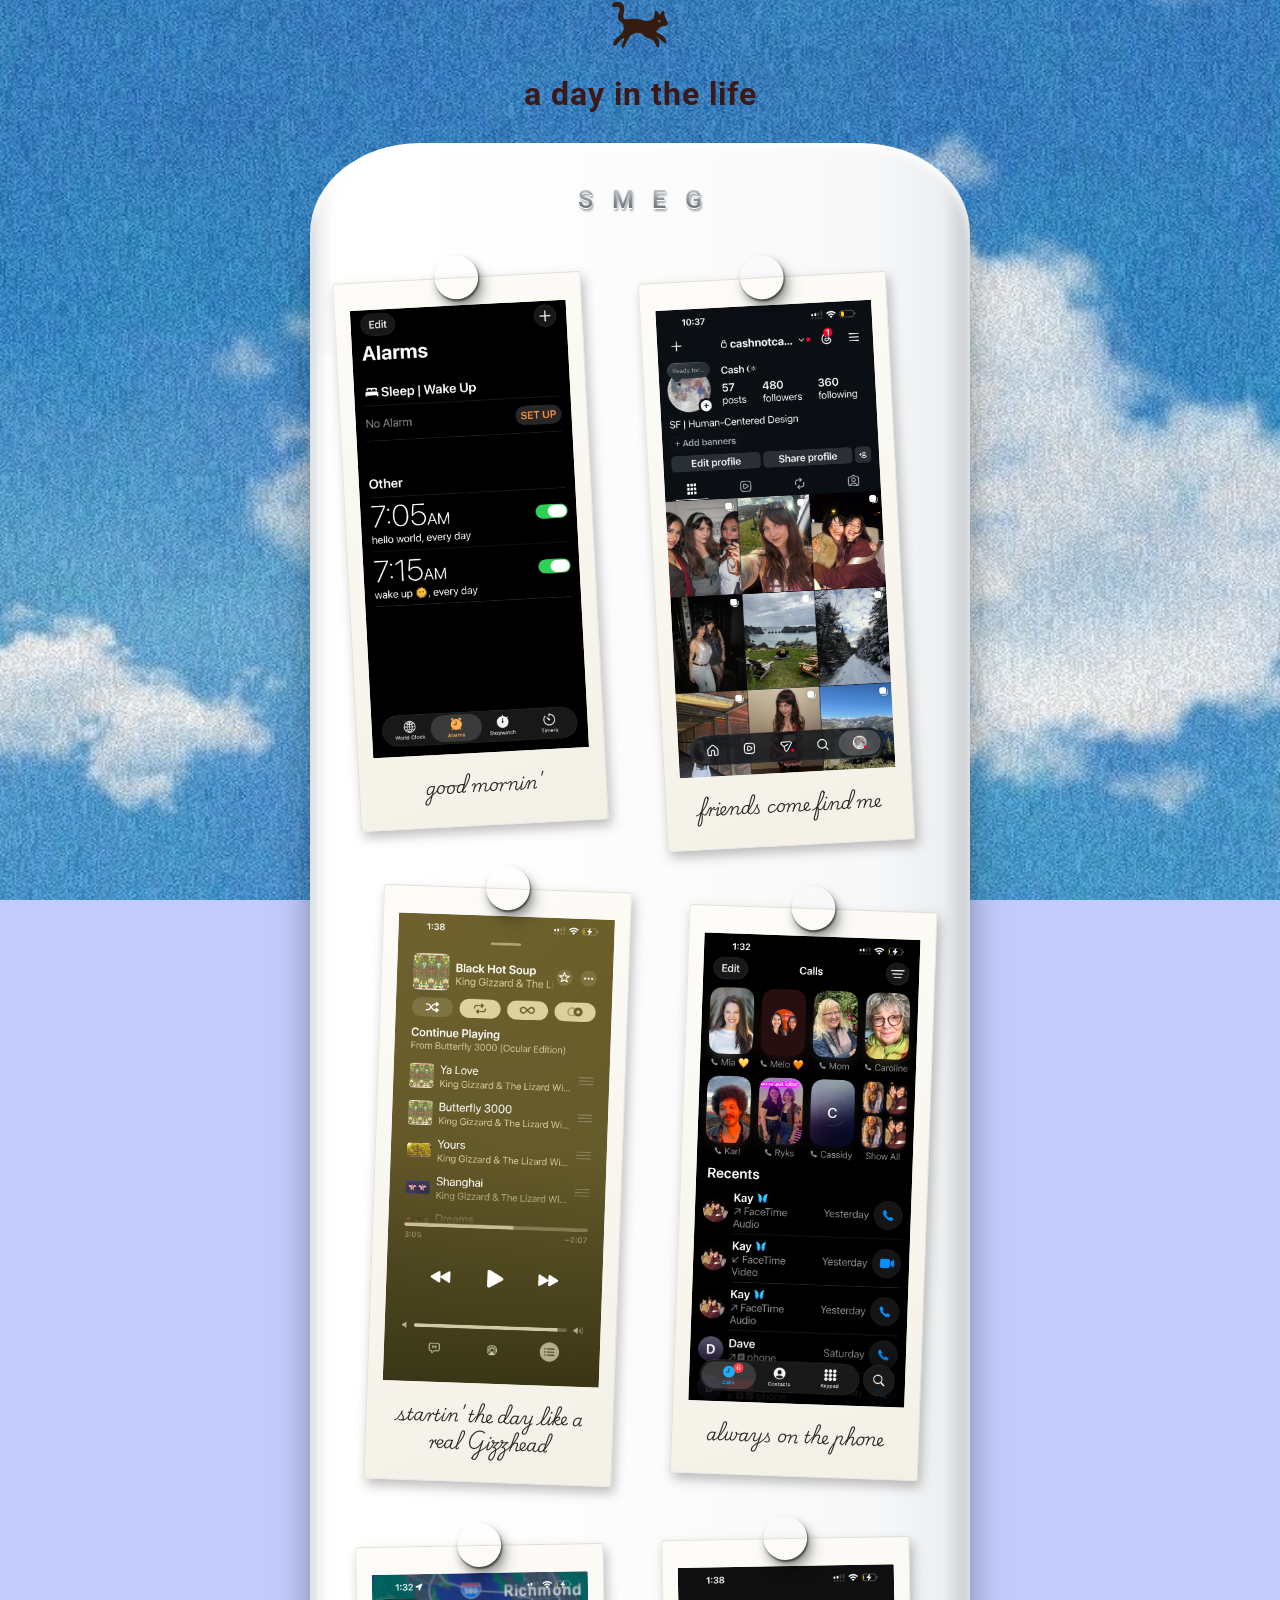
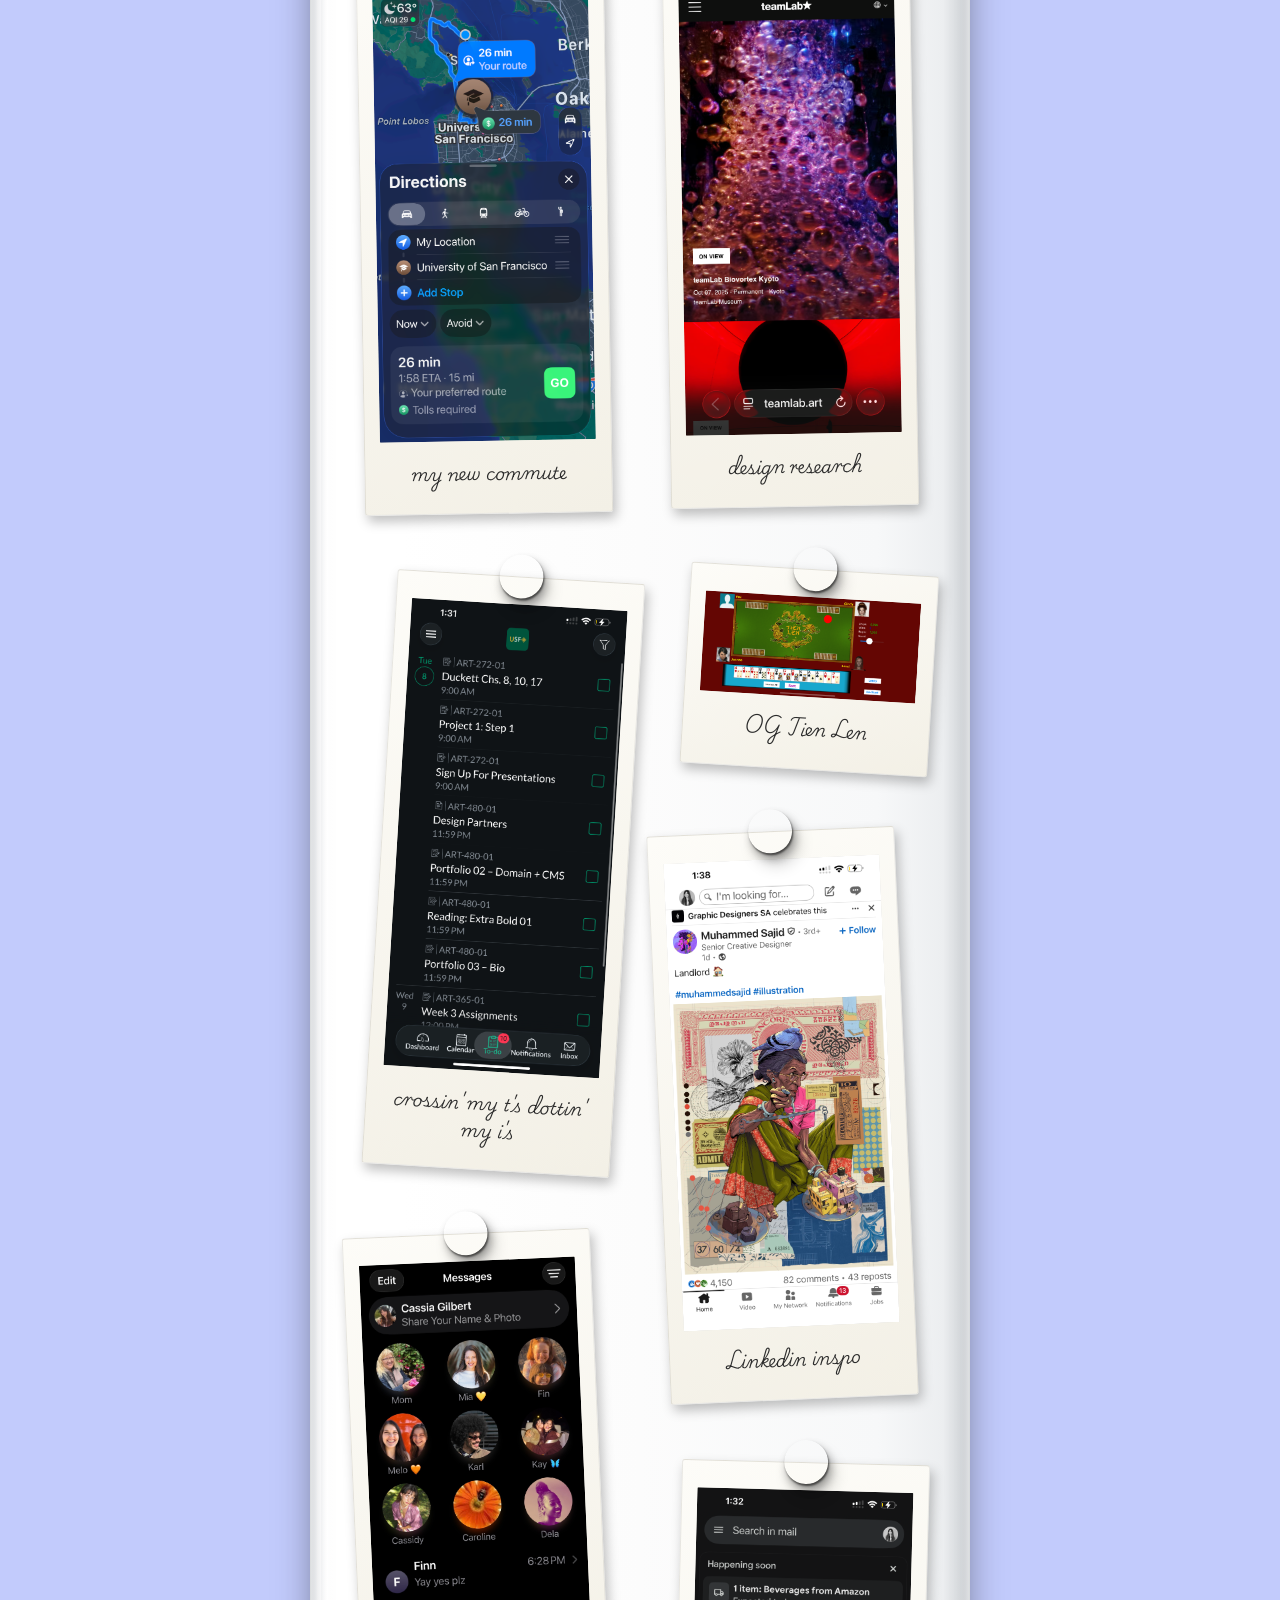
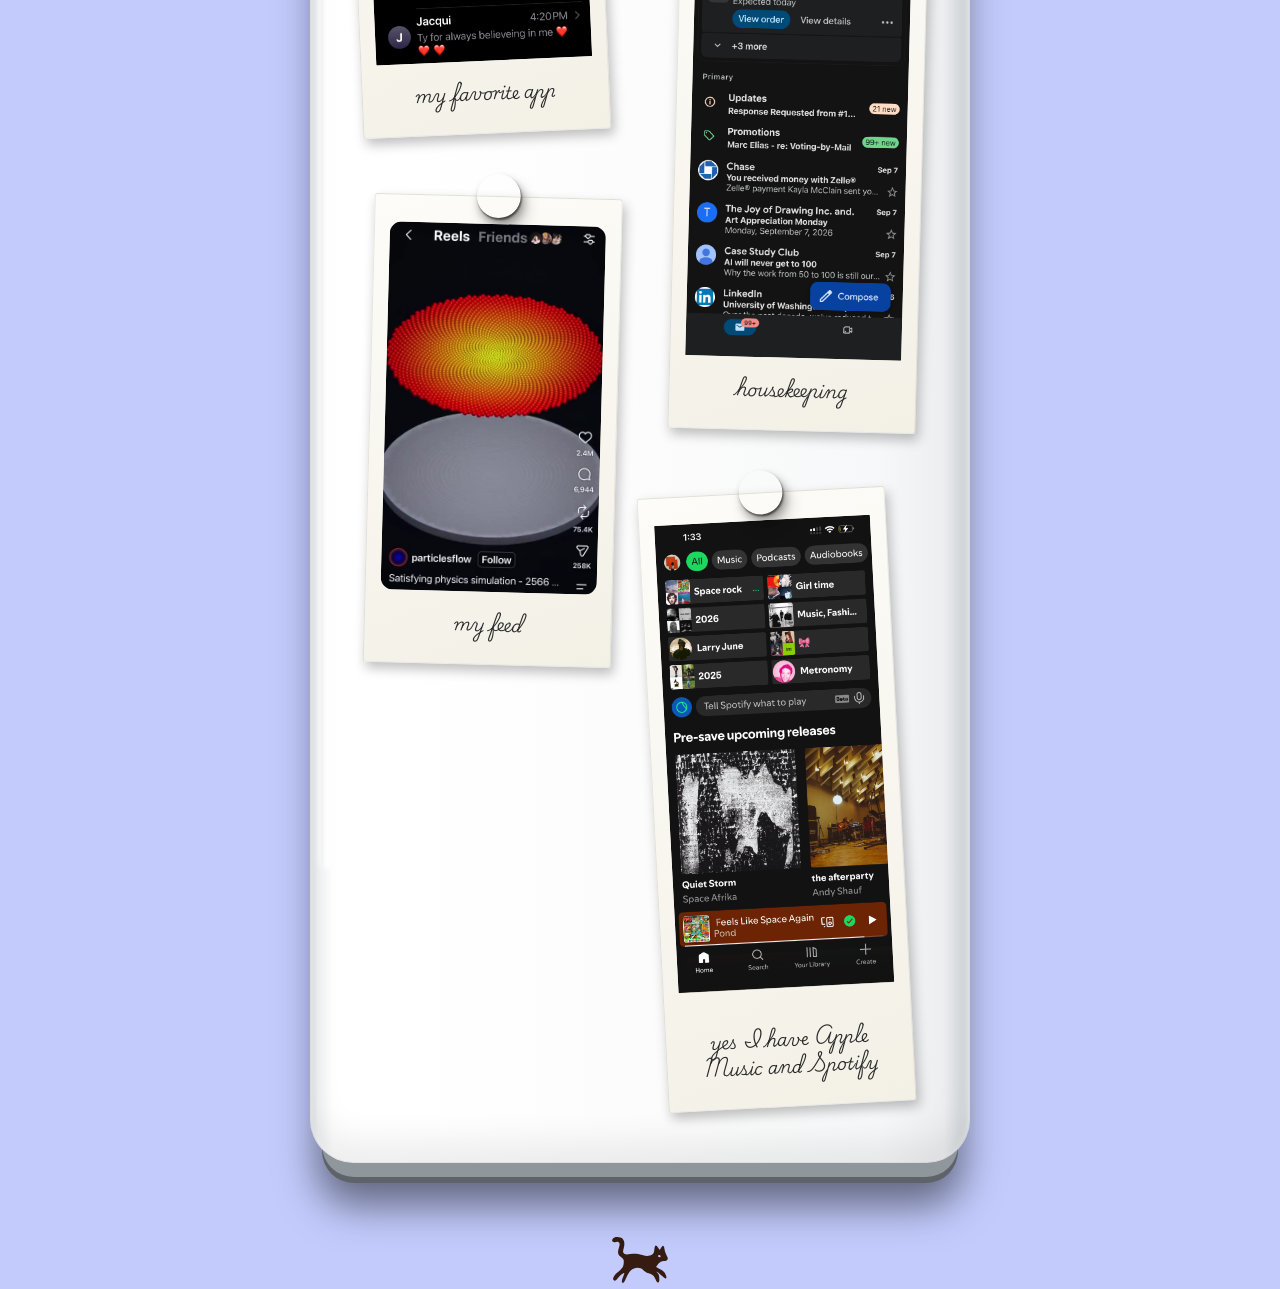
==== commit eb2e5213: "Design changes Redesign of css styling" ====
--- a/feed.html
+++ b/feed.html
@@ -1,13 +1,24 @@
 <!DOCTYPE html>
 <html lang="en">
+
+<script>
+  document.querySelectorAll("figure").forEach(fig => {
+    fig.style.transform = `rotate(${(Math.random() * 7 - 3.5).toFixed(1)}deg)`;
+    fig.style.marginLeft = `${Math.floor(Math.random() * 14)}%`;
+  });
+</script>
+
+<script src="js/fridge.js"></script>
+
   <head>
     <meta charset="UTF-8">
     <link rel="stylesheet" href="css/style.css">
     <link rel="preconnect" href="https://fonts.googleapis.com">
     <link rel="preconnect" href="https://fonts.gstatic.com" crossorigin>
-    <link href="https://fonts.googleapis.com/css2?family=Roboto:ital,wght@0,100..900;1,100..900&display=swap" rel="stylesheet">
+    <link href="https://fonts.googleapis.com/css2?family=Playwrite+CU:wght@100..400&family=Roboto:ital,wght@0,100..900;1,100..900&display=swap" rel="stylesheet">
     <title>feed me</title>
   </head>
+  
 <body>
 
 <header>
@@ -30,7 +41,7 @@
 </figure>
 
 <figure>
-      <figcaption>hop in</figcaption><br>
+      <figcaption>my new commute</figcaption><br>
   <img src="img/maps.png" alt="apple maps screenshot" width="400">
 </figure>
 
@@ -40,12 +51,12 @@
 </figure>
 
 <figure>
-    <figcaption>best part of my day - catching up with friends</figcaption><br>
+    <figcaption>my favorite app</figcaption><br>
   <img src="img/text.jpg" alt="texts screenshot" width="400">
 </figure>
 
 <figure>
-      <figcaption>my feed fr</figcaption><br>
+      <figcaption>my feed</figcaption><br>
   <video
   width="480"
   height="818"
@@ -66,32 +77,32 @@
 </figure>
 
 <figure>
-    <figcaption>gotta have my daily ft calls</figcaption><br>
+    <figcaption>always on the phone</figcaption><br>
   <img src="img/phone.png" alt="phone screenshot" width="400">
 </figure>
 
 <figure>
-        <figcaption>& internet sleuthing</figcaption><br>
+        <figcaption>design research</figcaption><br>
   <img src="img/safari.png" alt="safari screenshot" width="400">
 </figure>
 
 <figure>
-        <figcaption>& OG Tien Len</figcaption><br>
+        <figcaption>OG Tien Len</figcaption><br>
   <img src="img/13.png" alt="13 screenshot" width="400">
 </figure>
 
 <figure>
-        <figcaption>some inspo</figcaption><br>
+        <figcaption>Linkedin inspo</figcaption><br>
   <img src="img/linkedin.png" alt="linkedin screenshot" width="400">
 </figure>
 
 <figure>
-        <figcaption>some adulting</figcaption><br>
+        <figcaption>housekeeping</figcaption><br>
   <img src="img/email.png" alt="email screenshot" width="400">
 </figure>
 
 <figure>
-        <figcaption>& more music to get me home :3</figcaption><br>
+        <figcaption>yes I have Apple Music and Spotify</figcaption><br>
   <img src="img/spotify.png" alt="spotify screenshot" width="400"><br>
 </figure>
 
--- a/css/style.css
+++ b/css/style.css
@@ -1,16 +1,29 @@
+* {
+  box-sizing: border-box;
+}
+
 body {
-    background-color: #c2cbfc;
-    background-image: url("../img/background-nature.jpg");
-    background-size: auto;
-    background-position: center;
-    min-height: 100vh;
-    font-family: "Roboto", sans-serif;
-    display: flex;
-    flex-direction: column;
-    align-items: center;
-    text-align: center;
-    width: 50%;
-    margin: auto 25% auto 25%;
+  background-color: #c2cbfc;
+  background-image: url("../img/background-nature.jpg");
+  background-size: cover;
+  background-position: center;
+  background-attachment: fixed;
+  min-height: 100vh;
+  font-family: "Roboto", sans-serif;
+  display: flex;
+  flex-direction: column;
+  align-items: center;
+  text-align: center;
+  width: 100%;
+  max-width: 1100px;
+  margin: 0 auto;
+  padding: 0 1rem;
+}
+
+h1 {
+  color: #3c1919;
+  letter-spacing: 1px;
+  margin-bottom: 30px;
 }
 
 .logo {
@@ -27,33 +40,214 @@
   75%      { transform: rotate(8deg); }
 }
 
+main {
+  position: relative;
+  width: 100%;
+  max-width: 660px;
+  margin-bottom: 4.5rem;
+  column-width: 240px;
+  column-gap: 1.5rem;
+  padding: 7rem 2.25rem 3.5rem;
+  background:
+    linear-gradient(90deg,
+      #cfd3d7 0%,
+      #f1f2f4 1.2%,
+      #ffffff 3.5%,
+      #ffffff 14%,
+      #fcfcfc 50%,
+      #f7f8f9 86%,
+      #eceef0 96%,
+      #cdd1d5 100%),
+    linear-gradient(180deg, #ffffff, #f4f5f6);
+  border-radius: 110px 110px 44px 44px / 90px 90px 44px 44px;
+  box-shadow:
+    inset 0 6px 10px rgba(255, 255, 255, 1),
+    inset 0 -22px 34px rgba(0, 0, 0, 0.07),
+    inset 0 0 0 1px rgba(0, 0, 0, 0.06),
+    0 26px 0 -12px #8f969c,
+    0 32px 0 -12px #5d6369,
+    0 50px 40px -8px rgba(0, 0, 0, 0.5);
+}
+
+main::before {
+  content: "";
+  position: absolute;
+  top: 5%;
+  bottom: 7%;
+  left: 1.6%;
+  width: 2.4%;
+  border-radius: 40px;
+  background: linear-gradient(90deg, rgba(255, 255, 255, 0), rgba(255, 255, 255, 1) 45%, rgba(255, 255, 255, 0));
+  box-shadow: 0 0 10px rgba(255, 255, 255, 0.9);
+  pointer-events: none;
+}
+
+main::after {
+  content: "SMEG";
+  position: absolute;
+  top: 2.6rem;
+  left: 50%;
+  transform: translateX(-50%);
+  font-family: "Roboto", sans-serif;
+  font-weight: 500;
+  font-size: 1.55rem;
+  letter-spacing: 0.75em;
+  padding-left: 0.75em;
+  color: transparent;
+  background: linear-gradient(180deg, #d9dde0 0%, #8a9299 50%, #5e666d 100%);
+  -webkit-background-clip: text;
+  background-clip: text;
+  filter: drop-shadow(0 1px 0 rgba(255, 255, 255, 1)) drop-shadow(1px 2px 1px rgba(0, 0, 0, 0.35));
+  pointer-events: none;
+}
+
+.handle {
+  position: absolute;
+  height: 1.7rem;
+  z-index: 5;
+  pointer-events: none;
+  filter: drop-shadow(2px 6px 4px rgba(0, 0, 0, 0.4));
+}
+
+.handle::before {
+  content: "";
+  position: absolute;
+  top: 0;
+  bottom: 0;
+  left: 0;
+  right: 22%;
+  background: linear-gradient(180deg, #ffffff 0%, #d4d8db 35%, #9aa1a7 75%, #dfe3e6 100%);
+  clip-path: polygon(0 100%, 3% 15%, 8% 0, 100% 0, 100% 100%);
+  border-radius: 6px 0 0 6px;
+}
+
+.handle::after {
+  content: "";
+  position: absolute;
+  top: -2px;
+  bottom: -2px;
+  right: 0;
+  width: 26%;
+  border-radius: 4px 8px 8px 4px;
+  background:
+    repeating-linear-gradient(90deg, #f7f8f9 0 2px, #8b9299 2px 4px),
+    #c9ced2;
+  box-shadow: inset 0 2px 2px rgba(255, 255, 255, 0.8), inset 0 -3px 3px rgba(0, 0, 0, 0.25);
+}
+
+main.fridge-layout {
+  column-width: auto;
+  column-count: auto;
+}
+
 figure {
-  background-color: #ffffff;
-  border: 2px solid #4d1a1a;
-  border-radius: 12px;
-  padding: 15px;
-  margin: 0 auto 40px auto;
-  width: 400px;
-  box-shadow: 0 4px 10px rgba(0, 0, 0, 0.1);
+  position: relative;
+  break-inside: avoid;
+  display: flex;
+  flex-direction: column;
+  width: 88%;
+  margin: 0 0 2.5rem;
+  padding: 50px 16px 18px;
+  background: none;
+  border: none;
+  box-shadow: none;
+  transition: transform 0.2s ease;
+}
+
+.fridge-layout figure {
+  position: absolute;
+  margin: 0;
+}
+
+figure::after {
+  content: "";
+  position: absolute;
+  top: 22px;
+  right: 0;
+  bottom: 0;
+  left: 0;
+  z-index: -1;
+  background: linear-gradient(160deg, #fdfcf8 0%, #f3f0e6 100%);
+  border: 1px solid rgba(0, 0, 0, 0.08);
+  border-radius: 3px;
+  box-shadow: 3px 6px 12px rgba(0, 0, 0, 0.25);
+  transition: box-shadow 0.2s ease;
+}
+
+figure:nth-child(6n+1) { transform: rotate(-3deg);   margin-left: 0; }
+figure:nth-child(6n+2) { transform: rotate(2deg);    margin-left: 10%; margin-top: 1rem; }
+figure:nth-child(6n+3) { transform: rotate(-1deg);   margin-left: 5%; }
+figure:nth-child(6n+4) { transform: rotate(3.5deg);  margin-left: 12%; margin-top: 0.5rem; }
+figure:nth-child(6n+5) { transform: rotate(-2.5deg); margin-left: 2%; margin-top: 1.5rem; }
+figure:nth-child(6n+6) { transform: rotate(1.5deg);  margin-left: 8%; }
+
+.fridge-layout figure:nth-child(n) {
+  margin: 0;
+}
+
+figure:hover {
+  transform: rotate(0deg) scale(1.03);
+  z-index: 6;
+}
+
+figure:hover::after {
+  box-shadow: 4px 10px 18px rgba(0, 0, 0, 0.3);
 }
 
 figure img,
 figure video {
-  border-radius: 8px;
   width: 100%;
   height: auto;
   display: block;
+  border-radius: 1px;
+  box-shadow: inset 0 0 0 1px rgba(0, 0, 0, 0.15);
 }
 
 figcaption {
-  margin-top: 10px;
-  padding: 4px 8px;
-  font-size: 1rem;
-  color: #333;
-}
-
-h1 {
-  color: #3c1919;
-  letter-spacing: 1px;
-  margin-bottom: 30px;
-}+  order: 2;
+  margin: 0;
+  padding: 18px 8px 10px;
+  font-family: "Playwrite CU", cursive;
+  font-weight: 300;
+  font-size: 1.05rem;
+  line-height: 1.6;
+  color: #2b2b2b;
+}
+
+figcaption + br {
+  display: none;
+}
+
+figure::before {
+  content: "";
+  position: absolute;
+  top: 0;
+  left: 50%;
+  width: 44px;
+  height: 44px;
+  margin-left: -22px;
+  background-size: contain;
+  background-repeat: no-repeat;
+  border-radius: 50%;
+  box-shadow:
+    1px 2px 2px rgba(0, 0, 0, 0.55),
+    3px 6px 8px rgba(0, 0, 0, 0.30),
+    6px 12px 16px rgba(0, 0, 0, 0.18);
+  z-index: 3;
+}
+
+figure:nth-child(15n+1)::before  { background-image: url("../img/balls/ball-1.png"); }
+figure:nth-child(15n+2)::before  { background-image: url("../img/balls/ball-2.png"); }
+figure:nth-child(15n+3)::before  { background-image: url("../img/balls/ball-3.png"); }
+figure:nth-child(15n+4)::before  { background-image: url("../img/balls/ball-4.png"); }
+figure:nth-child(15n+5)::before  { background-image: url("../img/balls/ball-5.png"); }
+figure:nth-child(15n+6)::before  { background-image: url("../img/balls/ball-6.png"); }
+figure:nth-child(15n+7)::before  { background-image: url("../img/balls/ball-7.png"); }
+figure:nth-child(15n+8)::before  { background-image: url("../img/balls/ball-8.png"); }
+figure:nth-child(15n+9)::before  { background-image: url("../img/balls/ball-9.png"); }
+figure:nth-child(15n+10)::before { background-image: url("../img/balls/ball-10.png"); }
+figure:nth-child(15n+11)::before { background-image: url("../img/balls/ball-11.png"); }
+figure:nth-child(15n+12)::before { background-image: url("../img/balls/ball-12.png"); }
+figure:nth-child(15n+13)::before { background-image: url("../img/balls/ball-13.png"); }
+figure:nth-child(15n+14)::before { background-image: url("../img/balls/ball-14.png"); }
+figure:nth-child(15n+15)::before { background-image: url("../img/balls/ball-15.png"); }
